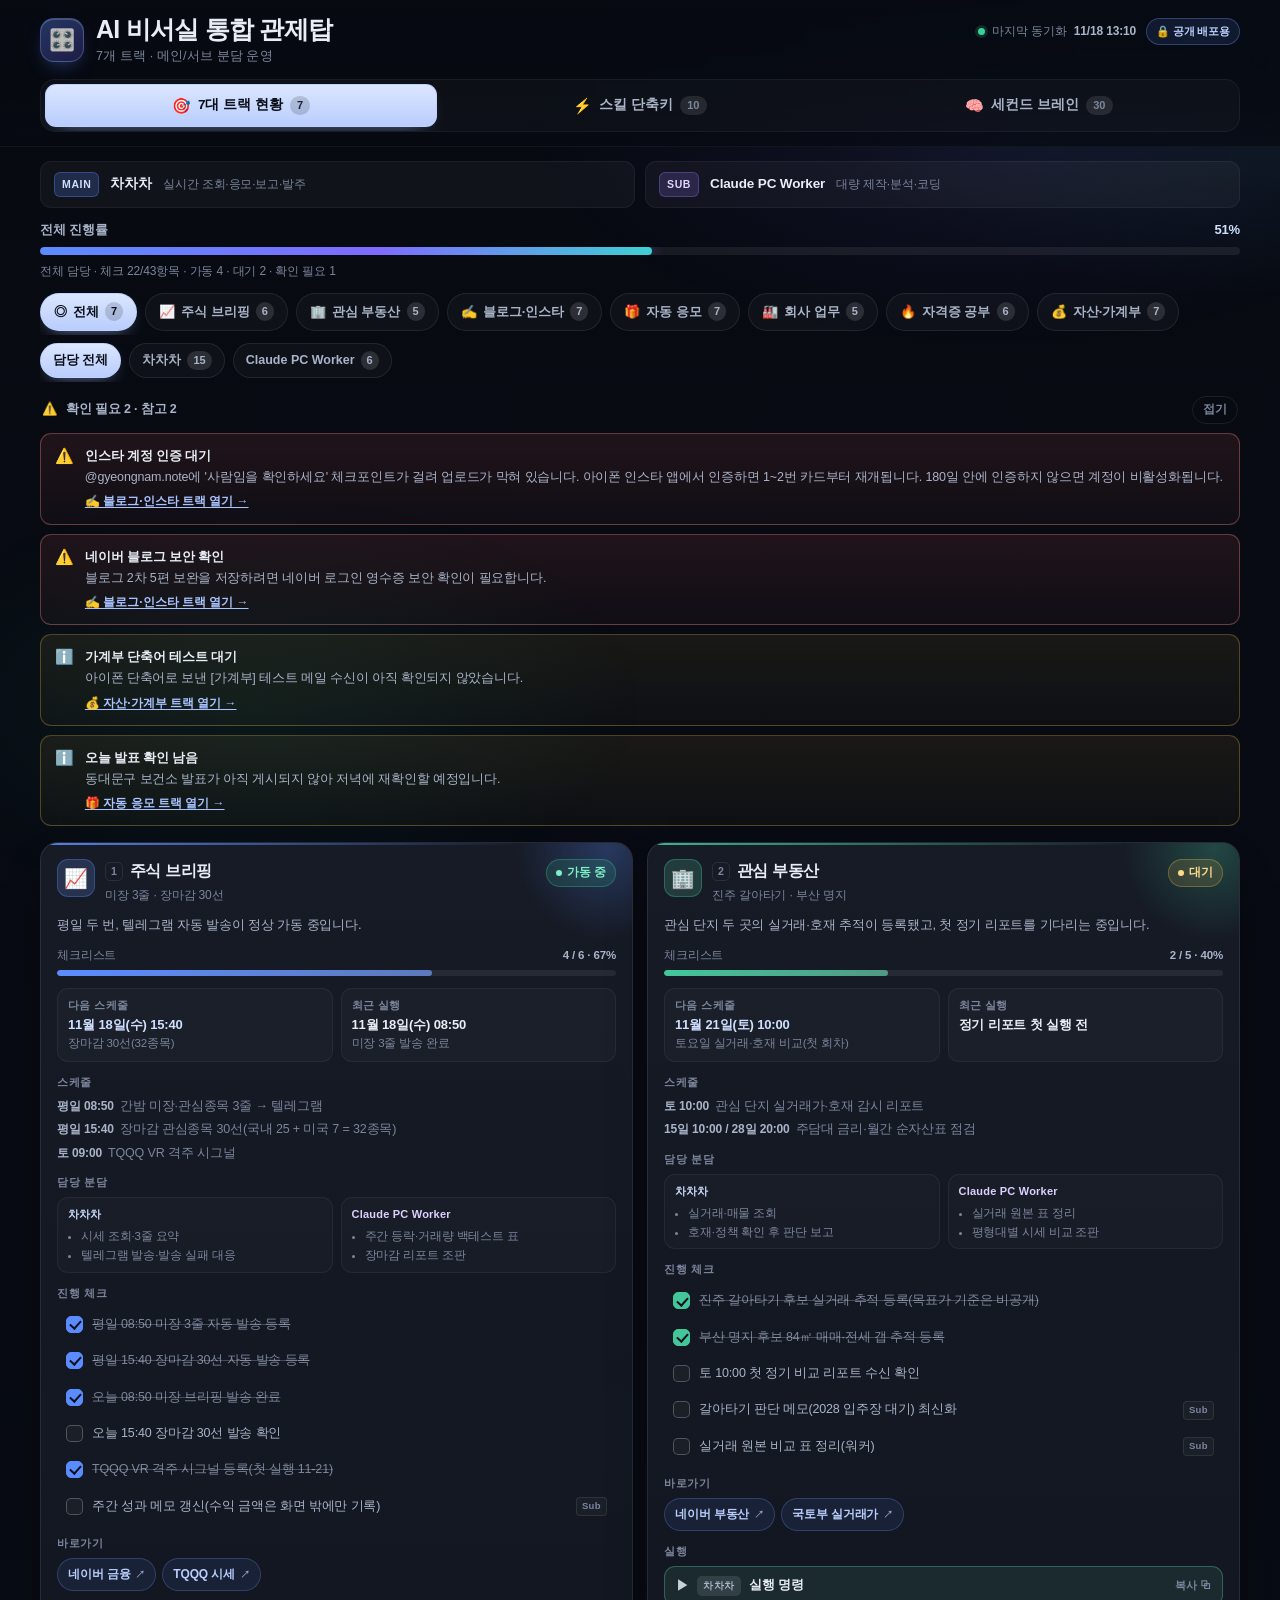
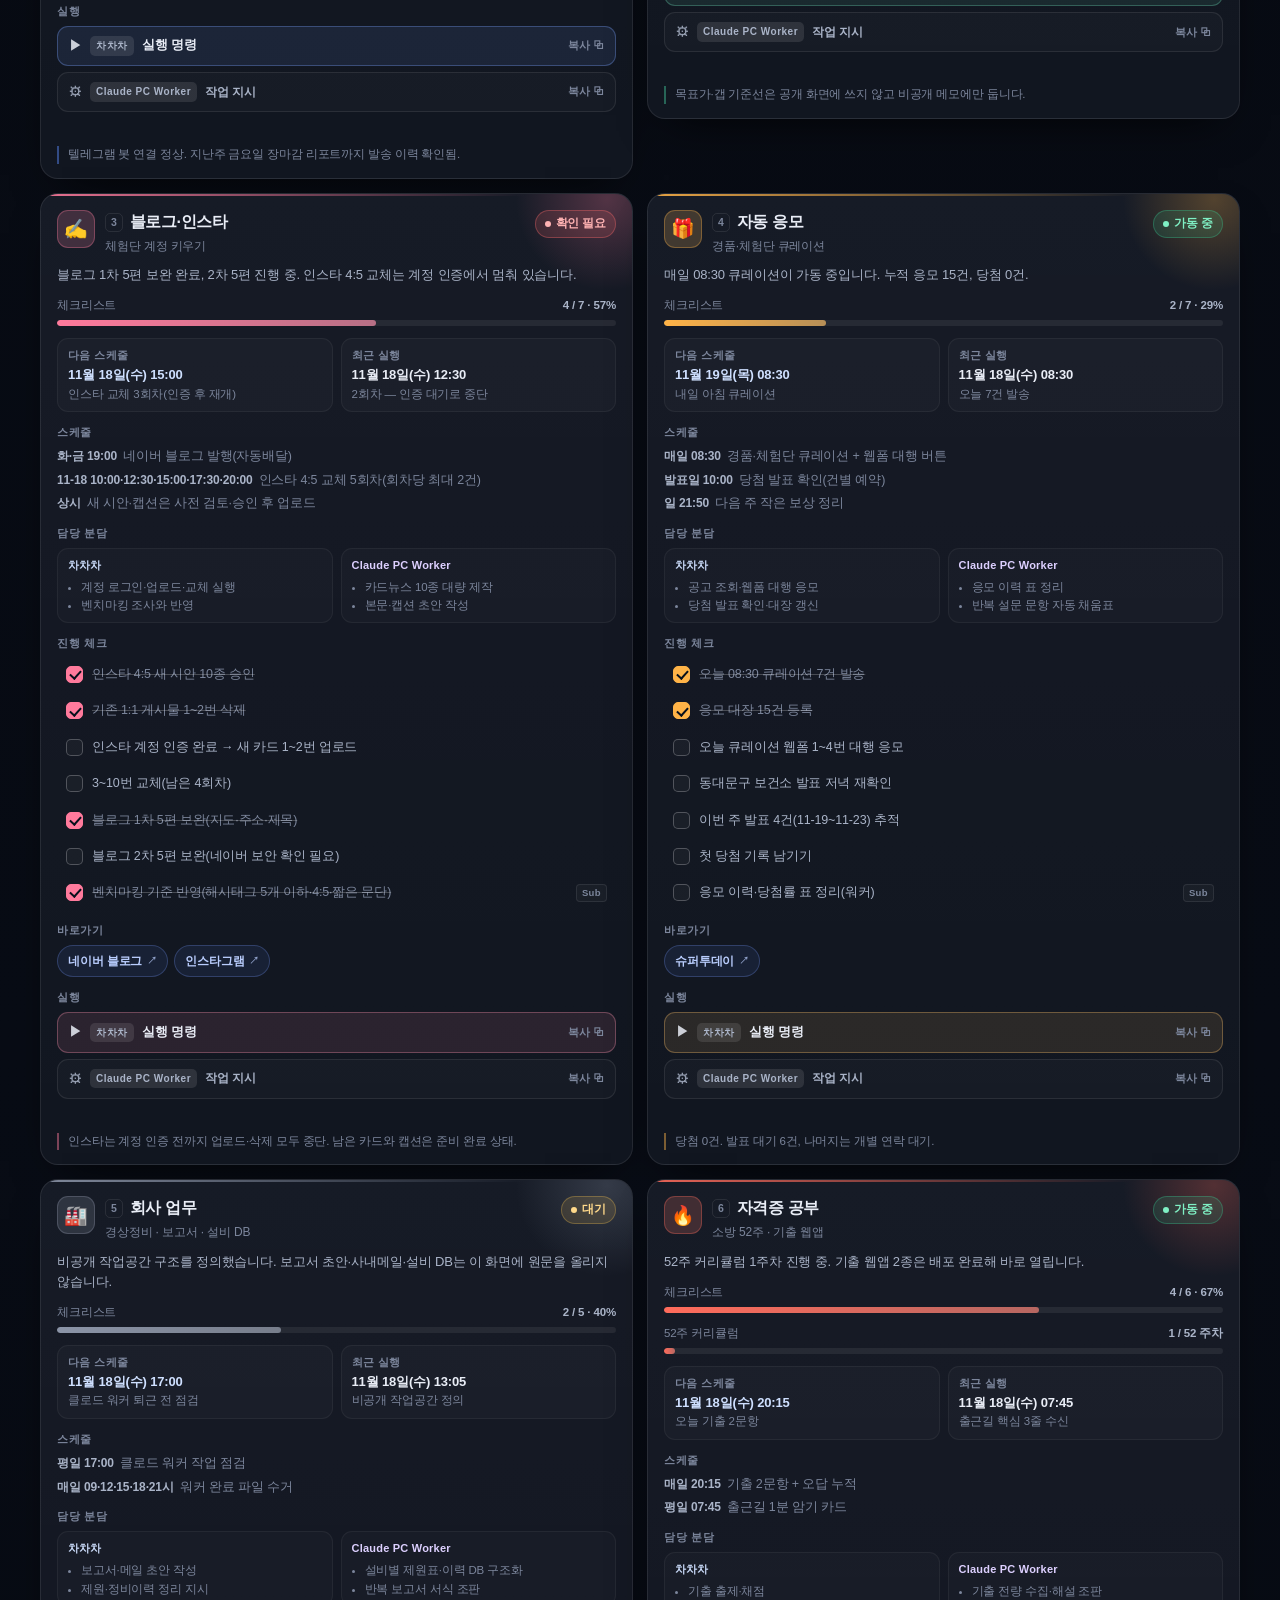
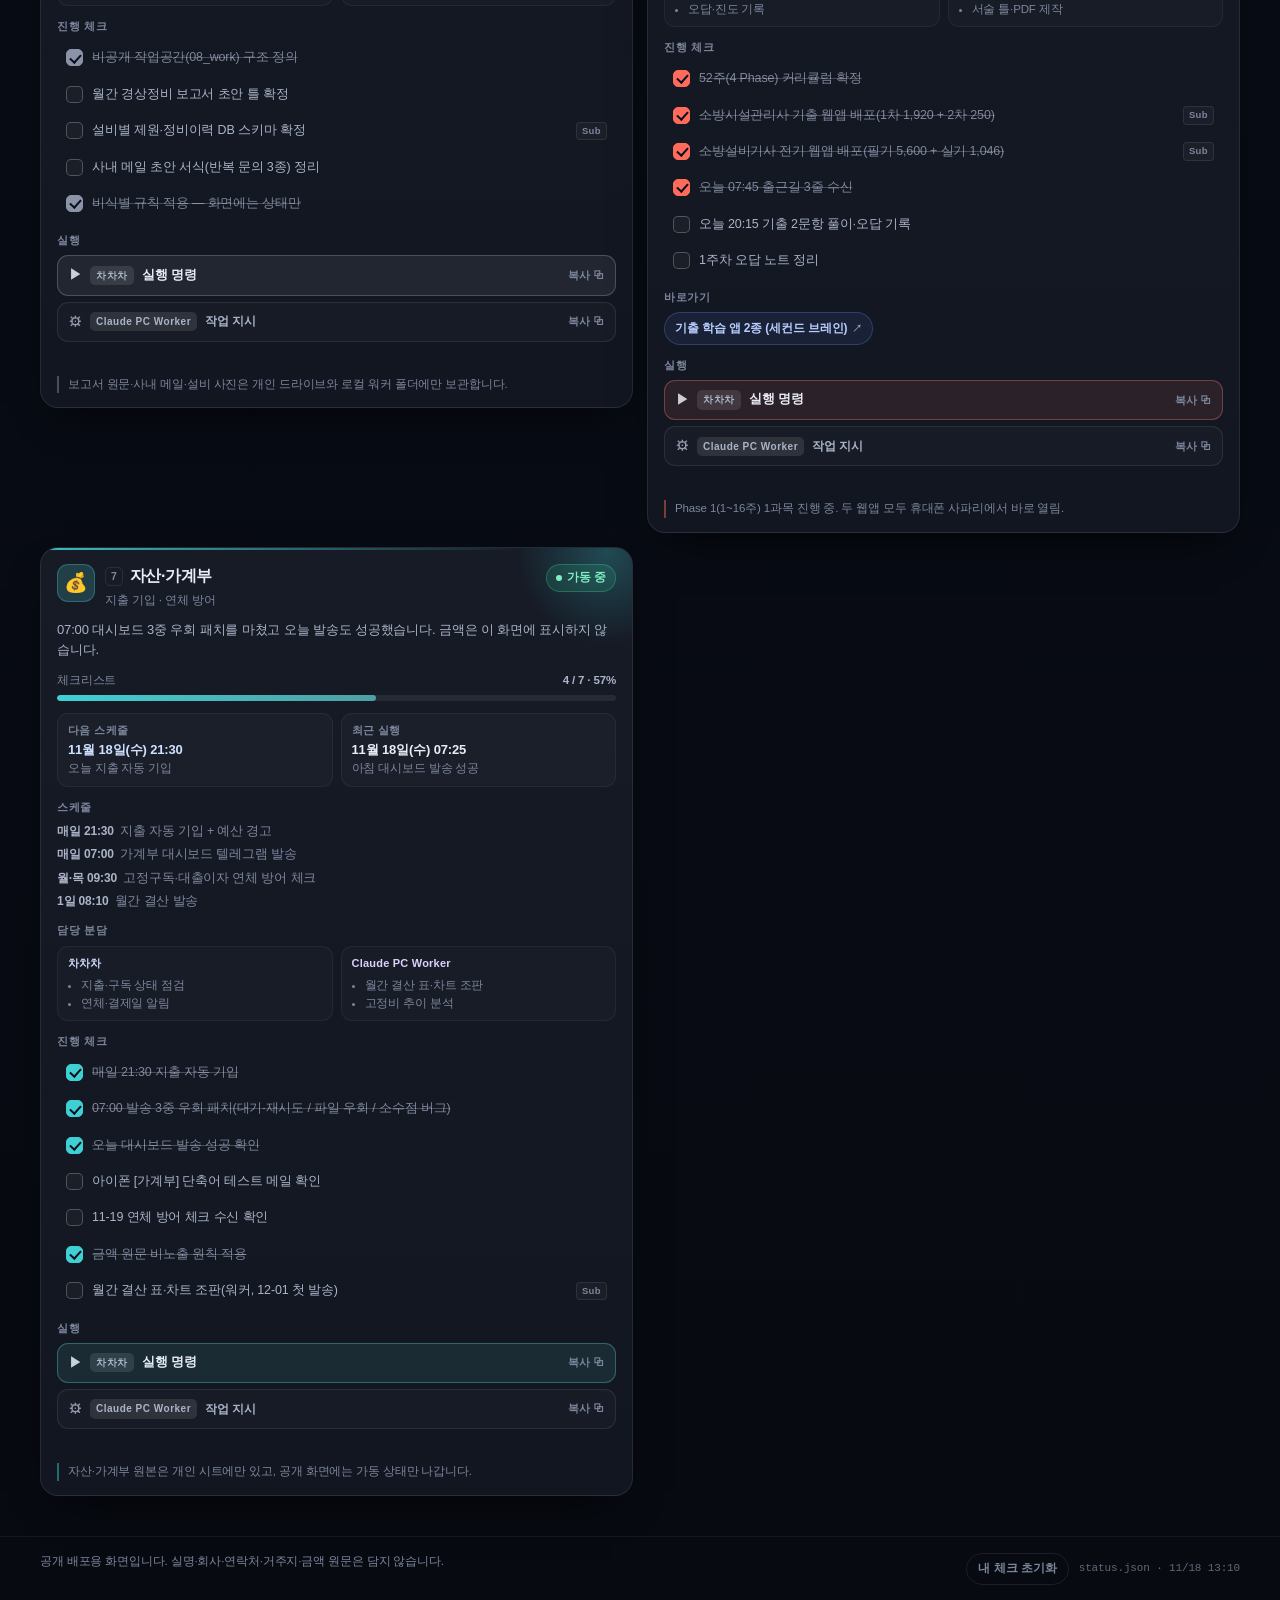
==== index.html @ 46423661 "feat: 관제탑 v2 — 뷰 전환 탭 3개(트랙·스킬·세컨드 브레인) - data/skills.json: 반복 업무 10종 스킬 카드(담당·절차·참고자료·실행 명령) - data" ====
<!DOCTYPE html>
<html lang="ko">
<head>
<meta charset="utf-8">
<meta name="viewport" content="width=device-width, initial-scale=1, viewport-fit=cover">
<meta name="theme-color" content="#0b0f18">
<meta name="description" content="메인 비서와 서브 워커가 7개 트랙을 어떻게 나눠 진행하는지, 반복 업무 스킬과 지식 문서까지 한 화면에서 보는 통합 관제 대시보드입니다.">
<title>AI 비서실 통합 관제탑</title>
<link rel="icon" href="data:image/svg+xml,%3Csvg xmlns='http://www.w3.org/2000/svg' viewBox='0 0 64 64'%3E%3Crect width='64' height='64' rx='16' fill='%230b1220'/%3E%3Ccircle cx='32' cy='32' r='14' fill='none' stroke='%235b8cff' stroke-width='6'/%3E%3Ccircle cx='32' cy='32' r='4' fill='%233fd0d4'/%3E%3C/svg%3E">
<link rel="stylesheet" href="styles.css">
</head>
<body>
<div class="aurora" aria-hidden="true"></div>

<header class="topbar">
  <div class="topbar-inner">
    <div class="brand">
      <span class="brand-mark" aria-hidden="true">🎛️</span>
      <div class="brand-text">
        <h1 id="app-title">AI 비서실 통합 관제탑</h1>
        <p id="app-sub" class="brand-sub">7개 트랙 · 메인/서브 분담 운영</p>
      </div>
    </div>
    <div class="top-meta">
      <span class="sync" title="status.json이 마지막으로 갱신된 시각">
        <span class="sync-dot" aria-hidden="true"></span>
        마지막 동기화 <strong id="sync-time">—</strong>
      </span>
      <span class="tag-public">🔒 공개 배포용</span>
    </div>
  </div>

  <nav class="viewtabs" id="viewtabs" role="tablist" aria-label="화면 전환">
    <button type="button" class="viewtab" id="tab-tracks" role="tab" data-view="tracks"
            aria-selected="true" aria-controls="view-tracks">
      <span class="viewtab-ico" aria-hidden="true">🎯</span>
      <span class="viewtab-label">7대 트랙 현황</span>
      <span class="viewtab-count" id="tab-count-tracks">—</span>
    </button>
    <button type="button" class="viewtab" id="tab-skills" role="tab" data-view="skills"
            aria-selected="false" aria-controls="view-skills" tabindex="-1">
      <span class="viewtab-ico" aria-hidden="true">⚡</span>
      <span class="viewtab-label">스킬 단축키</span>
      <span class="viewtab-count" id="tab-count-skills">—</span>
    </button>
    <button type="button" class="viewtab" id="tab-brain" role="tab" data-view="brain"
            aria-selected="false" aria-controls="view-brain" tabindex="-1">
      <span class="viewtab-ico" aria-hidden="true">🧠</span>
      <span class="viewtab-label">세컨드 브레인</span>
      <span class="viewtab-count" id="tab-count-brain">—</span>
    </button>
  </nav>
</header>

<main class="app-shell">

  <!-- ─────────────── 1. 7대 트랙 현황 ─────────────── -->
  <section class="view" id="view-tracks" role="tabpanel" aria-labelledby="tab-tracks">
    <div class="roles" id="roles" aria-label="역할 분담"></div>

    <div class="progress-wrap">
      <div class="progress-head">
        <span class="progress-title" id="overall-title">전체 진행률</span>
        <span class="progress-pct" id="overall-pct">—</span>
      </div>
      <div class="bar" role="progressbar" aria-valuemin="0" aria-valuemax="100" aria-valuenow="0" id="overall-bar-wrap">
        <div class="bar-fill" id="overall-bar"></div>
      </div>
      <p class="progress-meta" id="overall-meta">상태를 불러오는 중입니다…</p>
    </div>

    <nav class="filters" aria-label="필터">
      <div class="chip-row" id="track-filters" role="tablist" aria-label="트랙 선택"></div>
      <div class="chip-row chip-row-role" id="role-filters" role="group" aria-label="담당 선택"></div>
    </nav>

    <div class="page-body">
      <section id="alerts" class="alerts" aria-label="확인 필요 항목"></section>
      <section id="tracks" class="grid" aria-label="7대 트랙"></section>
      <p id="empty" class="empty" hidden>표시할 트랙이 없습니다. 필터를 전체로 바꿔 보세요.</p>
      <section id="fallback" class="fallback" hidden>
        <h2>상태 파일을 읽지 못했습니다</h2>
        <p><code>data/status.json</code>을 불러오지 못했습니다. 로컬에서 열었다면 <code>python3 -m http.server</code> 같은 간단한 서버로 열어 주세요.</p>
      </section>
    </div>
  </section>

  <!-- ─────────────── 2. 스킬 단축키 ─────────────── -->
  <section class="view" id="view-skills" role="tabpanel" aria-labelledby="tab-skills" hidden>
    <div class="view-head">
      <div class="view-head-text">
        <h2 class="view-title">⚡ 스킬 단축키</h2>
        <p class="view-desc" id="skills-intro">반복 업무를 카드 하나로 꺼내 쓰는 단축키 모음입니다.</p>
      </div>
      <div class="search">
        <span class="search-ico" aria-hidden="true">🔎</span>
        <input type="search" id="skill-search" class="search-input" placeholder="스킬·참고자료 검색 (예: 보고서, 카드, 4:5)" aria-label="스킬 검색" autocomplete="off">
        <button type="button" class="search-clear" id="skill-clear" aria-label="검색어 지우기" hidden>✕</button>
      </div>
    </div>

    <div class="chip-row chip-row-cat" id="skill-filters" role="group" aria-label="분류 선택"></div>

    <div class="skill-grid" id="skills" aria-label="스킬 카드"></div>
    <p id="skills-empty" class="empty" hidden>조건에 맞는 스킬이 없습니다. 검색어나 분류를 바꿔 보세요.</p>
    <section id="skills-fallback" class="fallback" hidden>
      <h2>스킬 목록을 읽지 못했습니다</h2>
      <p><code>data/skills.json</code>을 불러오지 못했습니다. 간단한 서버로 열어 주세요.</p>
    </section>
  </section>

  <!-- ─────────────── 3. 세컨드 브레인 ─────────────── -->
  <section class="view" id="view-brain" role="tabpanel" aria-labelledby="tab-brain" hidden>
    <div class="view-head">
      <div class="view-head-text">
        <h2 class="view-title">🧠 세컨드 브레인</h2>
        <p class="view-desc" id="brain-intro">7대 트랙의 길잡이 문서·리포트·웹앱을 찾는 지식 탐색기입니다.</p>
      </div>
      <div class="search">
        <span class="search-ico" aria-hidden="true">🔎</span>
        <input type="search" id="brain-search" class="search-input" placeholder="문서·주제 검색 (예: 벤치마킹, 스키마, TQQQ)" aria-label="지식 검색" autocomplete="off">
        <button type="button" class="search-clear" id="brain-clear" aria-label="검색어 지우기" hidden>✕</button>
      </div>
    </div>

    <div class="chip-row chip-row-cat" id="brain-filters" role="group" aria-label="카테고리 선택"></div>

    <div class="brain-toolbar">
      <span class="brain-count" id="brain-count">—</span>
      <span class="brain-sortnote">최근 갱신 순 · 카드를 누르면 요약이 펼쳐집니다</span>
    </div>

    <div class="brain-grid" id="brain" aria-label="지식 항목"></div>
    <p id="brain-empty" class="empty" hidden>조건에 맞는 문서가 없습니다. 검색어나 카테고리를 바꿔 보세요.</p>
    <section id="brain-fallback" class="fallback" hidden>
      <h2>지식 목록을 읽지 못했습니다</h2>
      <p><code>data/brain.json</code>을 불러오지 못했습니다. 간단한 서버로 열어 주세요.</p>
    </section>
  </section>
</main>

<footer class="foot">
  <div class="foot-inner">
    <p class="foot-note" id="privacy-note"></p>
    <div class="foot-actions">
      <button type="button" id="reset-checks" class="btn-ghost">내 체크 초기화</button>
      <span class="foot-build" id="foot-build"></span>
    </div>
  </div>
</footer>

<div id="toast" class="toast" role="status" aria-live="polite"></div>

<script src="app.js"></script>
</body>
</html>
---- styles.css ----
/* =========================================================
   AI 비서실 통합 관제탑 — 다크/모던 UI
   공개 배포용: 외부 CDN·폰트·이미지 의존 없음
   ========================================================= */

:root {
  --bg: #070a11;
  --bg-soft: #0c111c;
  --panel: rgba(255, 255, 255, 0.038);
  --panel-strong: rgba(255, 255, 255, 0.062);
  --line: rgba(255, 255, 255, 0.085);
  --line-soft: rgba(255, 255, 255, 0.05);
  --text: #e9edf6;
  --text-dim: #aab4c8;
  --text-mute: #7c869c;
  --ok: #37d39a;
  --wait: #f2c14e;
  --block: #ff6b6b;
  --pause: #9aa4b8;
  --accent: #5b8cff;
  --radius: 18px;
  --radius-sm: 11px;
  --shadow: 0 18px 44px -22px rgba(0, 0, 0, 0.9);
  --font: -apple-system, BlinkMacSystemFont, "Apple SD Gothic Neo", "Pretendard",
    "Pretendard Variable", "Noto Sans KR", "Malgun Gothic", "Segoe UI", Roboto, sans-serif;
  --mono: ui-monospace, SFMono-Regular, "SF Mono", Menlo, Consolas, "Liberation Mono", monospace;
}

* { box-sizing: border-box; }

html { -webkit-text-size-adjust: 100%; }

body {
  margin: 0;
  min-height: 100vh;
  background:
    radial-gradient(1200px 620px at 12% -8%, rgba(91, 140, 255, 0.16), transparent 62%),
    radial-gradient(900px 520px at 100% 0%, rgba(63, 208, 212, 0.10), transparent 58%),
    linear-gradient(180deg, #070a11 0%, #080c15 55%, #070a11 100%);
  color: var(--text);
  font-family: var(--font);
  font-size: 15px;
  line-height: 1.55;
  letter-spacing: -0.01em;
  -webkit-font-smoothing: antialiased;
  -webkit-tap-highlight-color: transparent;
  padding-bottom: env(safe-area-inset-bottom);
}

.aurora {
  position: fixed;
  inset: 0;
  pointer-events: none;
  background:
    radial-gradient(680px 340px at 78% 12%, rgba(120, 96, 255, 0.10), transparent 70%),
    radial-gradient(560px 300px at 20% 78%, rgba(55, 211, 154, 0.07), transparent 70%);
  z-index: 0;
}

/* ---------- 상단 바 ---------- */
.topbar {
  position: sticky;
  top: 0;
  z-index: 20;
  padding: calc(14px + env(safe-area-inset-top)) clamp(14px, 4vw, 40px) 14px;
  background: linear-gradient(180deg, rgba(7, 10, 17, 0.96) 0%, rgba(7, 10, 17, 0.90) 68%, rgba(7, 10, 17, 0.72) 100%);
  backdrop-filter: blur(16px) saturate(130%);
  -webkit-backdrop-filter: blur(16px) saturate(130%);
  border-bottom: 1px solid var(--line-soft);
}

.topbar-inner {
  display: flex;
  align-items: flex-start;
  justify-content: space-between;
  gap: 16px;
  flex-wrap: wrap;
  max-width: 1280px;
  margin: 0 auto;
}

.brand { display: flex; align-items: center; gap: 12px; min-width: 0; }

.brand-mark {
  display: grid;
  place-items: center;
  width: 44px;
  height: 44px;
  flex: 0 0 44px;
  border-radius: 14px;
  font-size: 21px;
  background: linear-gradient(150deg, rgba(91, 140, 255, 0.35), rgba(120, 96, 255, 0.22));
  border: 1px solid rgba(140, 170, 255, 0.32);
  box-shadow: inset 0 1px 0 rgba(255, 255, 255, 0.18), 0 8px 22px -12px rgba(91, 140, 255, 0.9);
}

.brand-text { min-width: 0; }

#app-title {
  margin: 0;
  font-size: clamp(19px, 2.4vw, 25px);
  font-weight: 800;
  letter-spacing: -0.03em;
  line-height: 1.2;
}

.brand-sub {
  margin: 3px 0 0;
  font-size: 12.5px;
  color: var(--text-mute);
  letter-spacing: 0.01em;
}

.top-meta {
  display: flex;
  align-items: center;
  gap: 10px;
  flex-wrap: wrap;
  padding-top: 4px;
}

.sync {
  display: inline-flex;
  align-items: center;
  gap: 7px;
  font-size: 12px;
  color: var(--text-mute);
  white-space: nowrap;
}

.sync strong { color: var(--text-dim); font-weight: 600; }

.sync-dot {
  width: 7px;
  height: 7px;
  border-radius: 50%;
  background: var(--ok);
  box-shadow: 0 0 0 3px rgba(55, 211, 154, 0.16);
}

.tag-public {
  font-size: 11px;
  font-weight: 600;
  color: #bcd0ff;
  padding: 4px 9px;
  border-radius: 999px;
  border: 1px solid rgba(120, 150, 255, 0.32);
  background: rgba(91, 140, 255, 0.12);
  white-space: nowrap;
}

/* 역할 표시 */
.roles {
  display: grid;
  grid-template-columns: 1fr 1fr;
  gap: 10px;
  max-width: 1280px;
  margin: 14px auto 0;
}

.role {
  display: flex;
  align-items: center;
  gap: 11px;
  padding: 10px 13px;
  border-radius: var(--radius-sm);
  border: 1px solid var(--line-soft);
  background: var(--panel);
  min-width: 0;
}

.role-badge {
  flex: 0 0 auto;
  font-size: 10.5px;
  font-weight: 800;
  letter-spacing: 0.06em;
  padding: 3px 7px;
  border-radius: 6px;
  text-transform: uppercase;
}

.role.main .role-badge { color: #cfe0ff; background: rgba(91, 140, 255, 0.20); border: 1px solid rgba(91, 140, 255, 0.34); }
.role.sub .role-badge { color: #e3d6ff; background: rgba(150, 120, 255, 0.18); border: 1px solid rgba(150, 120, 255, 0.32); }

.role-name { font-weight: 700; font-size: 13.5px; white-space: nowrap; }
.role-desc { font-size: 12px; color: var(--text-mute); overflow: hidden; text-overflow: ellipsis; white-space: nowrap; }

/* 진행률 */
.progress-wrap { max-width: 1280px; margin: 14px auto 0; }

.progress-head {
  display: flex;
  align-items: baseline;
  justify-content: space-between;
  gap: 10px;
  margin-bottom: 7px;
}

.progress-title { font-size: 12.5px; font-weight: 600; color: var(--text-dim); }
.progress-pct { font-size: 13px; font-weight: 800; color: #cfe0ff; font-variant-numeric: tabular-nums; }

.bar {
  position: relative;
  height: 8px;
  border-radius: 999px;
  background: rgba(255, 255, 255, 0.07);
  overflow: hidden;
}

.bar-fill {
  height: 100%;
  width: 0%;
  border-radius: 999px;
  background: linear-gradient(90deg, #5b8cff, #7f6bff 55%, #3fd0d4);
  box-shadow: 0 0 14px rgba(91, 140, 255, 0.55);
  transition: width 0.55s cubic-bezier(0.22, 1, 0.36, 1);
}

.progress-meta {
  margin: 7px 0 0;
  font-size: 12px;
  color: var(--text-mute);
}

/* ---------- 뷰 탭 (스킬 · 세컨드 브레인) ---------- */
.viewtabs {
  display: flex;
  gap: 7px;
  max-width: 1280px;
  margin: 13px auto 0;
  padding: 4px;
  border-radius: 15px;
  border: 1px solid var(--line-soft);
  background: rgba(255, 255, 255, 0.028);
  overflow-x: auto;
  scrollbar-width: none;
}
.viewtabs::-webkit-scrollbar { display: none; }

.viewtab {
  flex: 1 1 0;
  min-width: 148px;
  display: inline-flex;
  align-items: center;
  justify-content: center;
  gap: 7px;
  padding: 10px 12px;
  border: 1px solid transparent;
  border-radius: 11px;
  background: none;
  color: var(--text-dim);
  font: inherit;
  font-size: 13.5px;
  font-weight: 700;
  cursor: pointer;
  white-space: nowrap;
  transition: background 0.16s ease, color 0.16s ease, border-color 0.16s ease, box-shadow 0.16s ease;
}

.viewtab:hover { color: var(--text); background: rgba(255, 255, 255, 0.045); }
.viewtab:active { transform: scale(0.995); }
.viewtab:focus-visible { outline: 2px solid #9dbcff; outline-offset: 2px; }

.viewtab-ico { font-size: 15px; line-height: 1; }

.viewtab-count {
  font-size: 11px;
  font-weight: 800;
  font-variant-numeric: tabular-nums;
  padding: 1px 7px;
  border-radius: 999px;
  background: rgba(255, 255, 255, 0.10);
  color: var(--text-mute);
}

.viewtab[aria-selected="true"] {
  color: #0a0e18;
  background: linear-gradient(180deg, #dbe6ff, #b9cdfd);
  border-color: rgba(190, 210, 255, 0.9);
  box-shadow: 0 8px 22px -14px rgba(160, 190, 255, 0.95);
}

.viewtab[aria-selected="true"] .viewtab-count { background: rgba(10, 14, 24, 0.16); color: #16233c; }

/* ---------- 뷰 공통 ---------- */
.app-shell {
  position: relative;
  z-index: 1;
  max-width: 1280px;
  margin: 0 auto;
  padding: 14px clamp(14px, 4vw, 40px) 40px;
}

.view[hidden] { display: none; }

.view-head {
  display: flex;
  align-items: flex-end;
  justify-content: space-between;
  gap: 14px;
  flex-wrap: wrap;
  margin: 2px 0 12px;
}

.view-head-text { min-width: 0; flex: 1 1 320px; }

.view-title {
  margin: 0;
  font-size: clamp(17px, 2.1vw, 21px);
  font-weight: 800;
  letter-spacing: -0.025em;
}

.view-desc {
  margin: 4px 0 0;
  font-size: 12.5px;
  color: var(--text-mute);
  max-width: 760px;
}

/* 검색 */
.search {
  position: relative;
  display: flex;
  align-items: center;
  gap: 7px;
  flex: 0 1 340px;
  min-width: 210px;
  padding: 0 10px;
  border-radius: 999px;
  border: 1px solid var(--line);
  background: rgba(255, 255, 255, 0.035);
  transition: border-color 0.15s ease, background 0.15s ease;
}

.search:focus-within { border-color: rgba(140, 170, 255, 0.5); background: rgba(91, 140, 255, 0.08); }

.search-ico { font-size: 12.5px; opacity: 0.7; flex: 0 0 auto; }

.search-input {
  flex: 1 1 auto;
  min-width: 0;
  border: 0;
  background: none;
  color: var(--text);
  font: inherit;
  font-size: 13px;
  padding: 9px 0;
  outline: none;
}

.search-input::placeholder { color: #6c7690; }
.search-input::-webkit-search-cancel-button { display: none; }

.search-clear {
  flex: 0 0 auto;
  border: 0;
  background: rgba(255, 255, 255, 0.08);
  color: var(--text-dim);
  width: 19px;
  height: 19px;
  border-radius: 50%;
  font-size: 10px;
  line-height: 1;
  cursor: pointer;
}

mark { background: rgba(242, 193, 78, 0.28); color: #ffe6a8; border-radius: 3px; padding: 0 1px; }

/* ---------- 필터 ---------- */
.filters {
  position: relative;
  z-index: 1;
  padding: 12px 0 2px;
  display: grid;
  gap: 8px;
}

.chip-row {
  display: flex;
  gap: 8px;
  overflow-x: auto;
  padding-bottom: 4px;
  scrollbar-width: none;
}
.chip-row::-webkit-scrollbar { display: none; }

.chip {
  flex: 0 0 auto;
  display: inline-flex;
  align-items: center;
  gap: 6px;
  padding: 8px 13px;
  border-radius: 999px;
  border: 1px solid var(--line);
  background: rgba(255, 255, 255, 0.03);
  color: var(--text-dim);
  font: inherit;
  font-size: 13px;
  font-weight: 600;
  cursor: pointer;
  transition: background 0.15s ease, color 0.15s ease, border-color 0.15s ease, transform 0.1s ease;
  white-space: nowrap;
}

.chip:hover { background: rgba(255, 255, 255, 0.06); color: var(--text); }
.chip:active { transform: scale(0.97); }

.chip[aria-selected="true"],
.chip[aria-pressed="true"] {
  color: #0a0e18;
  background: linear-gradient(180deg, #dbe6ff, #b9cdfd);
  border-color: rgba(190, 210, 255, 0.9);
  box-shadow: 0 6px 18px -10px rgba(160, 190, 255, 0.9);
}

.chip .chip-count {
  font-size: 11px;
  font-weight: 700;
  padding: 1px 6px;
  border-radius: 999px;
  background: rgba(255, 255, 255, 0.12);
  color: inherit;
  font-variant-numeric: tabular-nums;
}

.chip[aria-selected="true"] .chip-count { background: rgba(10, 14, 24, 0.16); }

.chip-row-role .chip { font-size: 12.5px; padding: 7px 12px; }

/* ---------- 알림 ---------- */
.page-body { padding-top: 12px; }

.alerts { display: grid; gap: 9px; margin-bottom: 16px; }
.alerts:empty { display: none; }

.alerts-head {
  display: flex;
  align-items: center;
  gap: 8px;
  font-size: 12.5px;
  color: var(--text-dim);
  padding: 0 2px;
}

.alerts-head strong { font-weight: 700; }

.alerts-toggle {
  margin-left: auto;
  font: inherit;
  font-size: 11.5px;
  font-weight: 600;
  color: var(--text-mute);
  background: none;
  border: 1px solid var(--line);
  border-radius: 999px;
  padding: 4px 10px;
  cursor: pointer;
}

.alerts-toggle:hover { color: var(--text-dim); border-color: rgba(255, 255, 255, 0.2); }

.alerts-body { display: grid; gap: 9px; }
.alerts-body[hidden] { display: none; }

.alert {
  display: flex;
  gap: 11px;
  align-items: flex-start;
  padding: 12px 14px;
  border-radius: var(--radius-sm);
  border: 1px solid var(--line);
  background: var(--panel);
  font-size: 13px;
}

.alert.warn {
  border-color: rgba(255, 138, 138, 0.34);
  background: linear-gradient(180deg, rgba(255, 107, 107, 0.10), rgba(255, 107, 107, 0.04));
}

.alert.info {
  border-color: rgba(242, 193, 78, 0.28);
  background: linear-gradient(180deg, rgba(242, 193, 78, 0.08), rgba(242, 193, 78, 0.03));
}

.alert-icon { font-size: 15px; line-height: 1.35; flex: 0 0 auto; }
.alert-body { min-width: 0; }
.alert-title { font-weight: 700; font-size: 13px; margin: 0 0 2px; }
.alert-text { margin: 0; color: var(--text-dim); font-size: 12.5px; }
.alert-link {
  margin-top: 5px;
  appearance: none;
  border: 0;
  background: none;
  padding: 0;
  color: #a9c4ff;
  font: inherit;
  font-size: 12px;
  font-weight: 600;
  cursor: pointer;
  text-decoration: underline;
  text-underline-offset: 2px;
}

/* ---------- 카드 그리드 ---------- */
.grid {
  display: grid;
  grid-template-columns: repeat(auto-fit, minmax(340px, 1fr));
  gap: 14px;
  align-items: start;
}

.grid.single { grid-template-columns: minmax(0, 780px); }

.card {
  position: relative;
  border-radius: var(--radius);
  border: 1px solid var(--line);
  background:
    linear-gradient(180deg, rgba(255, 255, 255, 0.045), rgba(255, 255, 255, 0.018)),
    var(--bg-soft);
  box-shadow: var(--shadow);
  overflow: hidden;
  transition: border-color 0.2s ease, transform 0.2s ease;
  --accent: #5b8cff;
}

.card::before {
  content: "";
  position: absolute;
  inset: 0 0 auto 0;
  height: 2px;
  background: linear-gradient(90deg, var(--accent), transparent 82%);
  opacity: 0.9;
}

.card::after {
  content: "";
  position: absolute;
  width: 190px;
  height: 190px;
  right: -70px;
  top: -90px;
  border-radius: 50%;
  background: radial-gradient(circle, color-mix(in srgb, var(--accent) 26%, transparent), transparent 68%);
  pointer-events: none;
}

.card:hover { border-color: var(--line); border-color: color-mix(in srgb, var(--accent) 34%, var(--line)); }

.card-inner { padding: 16px 16px 14px; position: relative; z-index: 1; }

.card-head {
  display: flex;
  align-items: flex-start;
  gap: 10px;
  margin-bottom: 10px;
}

.card-icon {
  display: grid;
  place-items: center;
  width: 38px;
  height: 38px;
  flex: 0 0 38px;
  border-radius: 11px;
  font-size: 19px;
  background: rgba(255, 255, 255, 0.05);
  background: color-mix(in srgb, var(--accent) 16%, rgba(255, 255, 255, 0.03));
  border: 1px solid var(--line);
  border-color: color-mix(in srgb, var(--accent) 32%, transparent);
}

.card-titles { min-width: 0; flex: 1 1 auto; }

.card-name {
  margin: 0;
  font-size: 16px;
  font-weight: 800;
  letter-spacing: -0.02em;
  display: flex;
  align-items: center;
  gap: 7px;
}

.card-no {
  font-size: 10.5px;
  font-weight: 700;
  color: var(--text-mute);
  border: 1px solid var(--line);
  border-radius: 5px;
  padding: 0 5px;
  line-height: 1.6;
}

.card-tagline {
  margin: 2px 0 0;
  font-size: 12px;
  color: var(--text-mute);
  overflow: hidden;
  text-overflow: ellipsis;
  white-space: nowrap;
}

.badge {
  flex: 0 0 auto;
  display: inline-flex;
  align-items: center;
  gap: 5px;
  font-size: 11.5px;
  font-weight: 700;
  padding: 4px 9px;
  border-radius: 999px;
  white-space: nowrap;
}

.badge::before {
  content: "";
  width: 6px;
  height: 6px;
  border-radius: 50%;
  background: currentColor;
}

.badge.ok { color: #7ff0c4; background: rgba(55, 211, 154, 0.13); border: 1px solid rgba(55, 211, 154, 0.30); }
.badge.wait { color: #ffd98a; background: rgba(242, 193, 78, 0.13); border: 1px solid rgba(242, 193, 78, 0.30); }
.badge.block { color: #ffb3b3; background: rgba(255, 107, 107, 0.14); border: 1px solid rgba(255, 107, 107, 0.34); }
.badge.pause { color: #c3cbdb; background: rgba(154, 164, 184, 0.14); border: 1px solid rgba(154, 164, 184, 0.28); }
.badge.done { color: #bcd0ff; background: rgba(91, 140, 255, 0.14); border: 1px solid rgba(91, 140, 255, 0.30); }

.card-summary {
  margin: 0 0 12px;
  font-size: 13px;
  color: var(--text-dim);
}

/* 카드 진행률 */
.card-progress { margin-bottom: 12px; }
.card-progress-head {
  display: flex;
  justify-content: space-between;
  align-items: baseline;
  font-size: 11.5px;
  color: var(--text-mute);
  margin-bottom: 5px;
}
.card-progress-head strong { color: var(--text-dim); font-variant-numeric: tabular-nums; }
.card-progress .bar { height: 6px; }
.card-progress .bar-fill {
  background: linear-gradient(90deg, var(--accent), #ffffff55);
  background: linear-gradient(90deg, var(--accent), color-mix(in srgb, var(--accent) 55%, #ffffff 12%));
  box-shadow: none;
}

/* 다음/지난 스케줄 */
.runs {
  display: grid;
  grid-template-columns: 1fr 1fr;
  gap: 8px;
  margin-bottom: 12px;
}

.run-box {
  border: 1px solid var(--line-soft);
  border-radius: var(--radius-sm);
  padding: 8px 10px;
  background: rgba(255, 255, 255, 0.022);
  min-width: 0;
}

.run-label { font-size: 10.5px; font-weight: 700; letter-spacing: 0.04em; color: var(--text-mute); text-transform: uppercase; }
.run-time { font-size: 13px; font-weight: 700; color: var(--text); margin-top: 2px; font-variant-numeric: tabular-nums; }
.run-what { font-size: 11.5px; color: var(--text-mute); overflow: hidden; text-overflow: ellipsis; white-space: nowrap; }
.run-box.next .run-time { color: #cfe0ff; }

/* 섹션 */
.section { margin-bottom: 12px; }
.section-title {
  display: flex;
  align-items: center;
  gap: 6px;
  font-size: 11px;
  font-weight: 800;
  letter-spacing: 0.06em;
  color: var(--text-mute);
  text-transform: uppercase;
  margin: 0 0 6px;
}

.sched { list-style: none; margin: 0; padding: 0; display: grid; gap: 5px; }
.sched li { font-size: 12.5px; line-height: 1.45; }
.sched .when {
  display: inline;
  color: var(--text-dim);
  font-weight: 700;
  font-variant-numeric: tabular-nums;
  font-size: 12px;
  margin-right: 6px;
}
.sched .what { display: inline; color: var(--text-mute); }

/* 담당 */
.owners { display: grid; grid-template-columns: 1fr 1fr; gap: 8px; }

.owner {
  border: 1px solid var(--line-soft);
  border-radius: var(--radius-sm);
  padding: 8px 10px;
  background: rgba(255, 255, 255, 0.02);
  min-width: 0;
}

.owner h4 {
  margin: 0 0 5px;
  font-size: 11px;
  font-weight: 800;
  letter-spacing: 0.02em;
  display: flex;
  align-items: center;
  gap: 5px;
}
.owner.main h4 { color: #cfe0ff; }
.owner.sub h4 { color: #ddd0ff; }

.owner ul { margin: 0; padding-left: 13px; }
.owner li { font-size: 11.5px; color: var(--text-mute); line-height: 1.45; }
.owner li + li { margin-top: 2px; }

/* 체크리스트 */
.checks { list-style: none; margin: 0; padding: 0; display: grid; gap: 3px; }

.check {
  display: flex;
  align-items: flex-start;
  gap: 9px;
  padding: 6px 8px;
  border-radius: 9px;
  cursor: pointer;
  transition: background 0.13s ease;
  font-size: 12.5px;
  color: var(--text-dim);
  border: 1px solid transparent;
}

.check:hover { background: rgba(255, 255, 255, 0.035); }

.check input {
  appearance: none;
  -webkit-appearance: none;
  flex: 0 0 auto;
  width: 17px;
  height: 17px;
  margin: 1px 0 0;
  border-radius: 5px;
  border: 1.5px solid rgba(255, 255, 255, 0.24);
  background: rgba(255, 255, 255, 0.03);
  cursor: pointer;
  position: relative;
  transition: background 0.13s ease, border-color 0.13s ease;
}

.check input:checked {
  background: var(--accent);
  border-color: var(--accent);
}

.check input:checked::after {
  content: "";
  position: absolute;
  left: 4.5px;
  top: 1.2px;
  width: 5px;
  height: 9px;
  border: solid #08101c;
  border-width: 0 2px 2px 0;
  transform: rotate(42deg);
}

.check input:focus-visible { outline: 2px solid #9dbcff; outline-offset: 2px; }

.check .role-pill {
  flex: 0 0 auto;
  font-size: 9.5px;
  font-weight: 800;
  letter-spacing: 0.04em;
  padding: 1px 5px;
  border-radius: 4px;
  margin-left: auto;
  align-self: center;
  color: var(--text-mute);
  border: 1px solid var(--line);
  background: rgba(255, 255, 255, 0.03);
  white-space: nowrap;
}

.check.done .check-text { color: var(--text-mute); text-decoration: line-through; text-decoration-color: rgba(255, 255, 255, 0.22); }

.check-text { min-width: 0; }

/* 링크 */
.links { display: flex; flex-wrap: wrap; gap: 6px; }

.link-btn {
  display: inline-flex;
  align-items: center;
  gap: 5px;
  font-size: 12px;
  font-weight: 600;
  color: #b9cdfd;
  text-decoration: none;
  padding: 6px 10px;
  border-radius: 999px;
  border: 1px solid rgba(120, 150, 255, 0.26);
  background: rgba(91, 140, 255, 0.09);
  transition: background 0.15s ease, border-color 0.15s ease;
}

.link-btn:hover { background: rgba(91, 140, 255, 0.17); border-color: rgba(140, 170, 255, 0.44); }
.link-btn::after { content: "↗"; font-size: 10px; opacity: 0.75; }

/* 실행 명령 */
.cmd-row { display: grid; gap: 6px; }

.cmd-btn {
  display: flex;
  align-items: center;
  gap: 8px;
  width: 100%;
  text-align: left;
  padding: 9px 11px;
  border-radius: var(--radius-sm);
  border: 1px solid var(--line);
  border-color: color-mix(in srgb, var(--accent) 26%, var(--line));
  background: rgba(255, 255, 255, 0.03);
  background: color-mix(in srgb, var(--accent) 9%, rgba(255, 255, 255, 0.02));
  color: var(--text);
  font: inherit;
  font-size: 12.5px;
  font-weight: 700;
  cursor: pointer;
  transition: background 0.15s ease, border-color 0.15s ease, transform 0.1s ease;
}

.cmd-btn:hover {
  background: rgba(255, 255, 255, 0.06);
  background: color-mix(in srgb, var(--accent) 17%, rgba(255, 255, 255, 0.03));
  border-color: color-mix(in srgb, var(--accent) 46%, var(--line));
}
.cmd-btn:active { transform: scale(0.995); }
.cmd-btn .cmd-ico { font-size: 13px; opacity: 0.85; flex: 0 0 auto; }
.cmd-btn .cmd-who {
  font-size: 10px;
  font-weight: 800;
  letter-spacing: 0.05em;
  padding: 2px 6px;
  border-radius: 5px;
  background: rgba(255, 255, 255, 0.10);
  color: var(--text-dim);
  flex: 0 0 auto;
}
.cmd-btn .cmd-tail { margin-left: auto; font-size: 11px; font-weight: 600; color: var(--text-mute); flex: 0 0 auto; }

.cmd-btn.sub {
  border-color: var(--line);
  background: rgba(255, 255, 255, 0.025);
  font-weight: 600;
  color: var(--text-dim);
  font-size: 12px;
}
.cmd-btn.sub:hover { background: rgba(255, 255, 255, 0.05); }

.cmd-preview {
  margin: 0;
  font-family: var(--mono);
  font-size: 11px;
  line-height: 1.5;
  color: var(--text-mute);
  background: rgba(0, 0, 0, 0.28);
  border: 1px dashed var(--line);
  border-radius: 9px;
  padding: 7px 9px;
  max-height: 0;
  overflow: hidden;
  opacity: 0;
  transition: max-height 0.25s ease, opacity 0.2s ease, padding 0.2s ease;
}

.cmd-preview.open { max-height: 160px; opacity: 1; padding: 7px 9px; overflow: auto; }

.card-note {
  margin: 10px 0 0;
  font-size: 11.5px;
  color: var(--text-mute);
  padding-left: 9px;
  border-left: 2px solid var(--accent);
  border-left-color: color-mix(in srgb, var(--accent) 45%, transparent);
}

/* ---------- 기타 ---------- */
.empty, .fallback {
  text-align: center;
  color: var(--text-mute);
  font-size: 13px;
  padding: 40px 20px;
}

.fallback h2 { font-size: 16px; color: var(--text-dim); margin: 0 0 8px; }
.fallback code { font-family: var(--mono); font-size: 12px; color: #b9cdfd; }

.foot { position: relative; z-index: 1; border-top: 1px solid var(--line-soft); padding: 16px clamp(14px, 4vw, 40px) 28px; }
.foot-inner {
  max-width: 1280px;
  margin: 0 auto;
  display: flex;
  gap: 14px;
  align-items: flex-start;
  justify-content: space-between;
  flex-wrap: wrap;
}
.foot-note { margin: 0; font-size: 11.5px; color: var(--text-mute); max-width: 760px; }
.foot-actions { display: flex; align-items: center; gap: 10px; }

.btn-ghost {
  font: inherit;
  font-size: 11.5px;
  font-weight: 600;
  color: var(--text-mute);
  background: none;
  border: 1px solid var(--line);
  border-radius: 999px;
  padding: 6px 11px;
  cursor: pointer;
}
.btn-ghost:hover { color: var(--text-dim); border-color: rgba(255, 255, 255, 0.18); }

.foot-build { font-size: 11px; color: #5f6879; font-family: var(--mono); }

/* 토스트 */
.toast {
  position: fixed;
  left: 50%;
  bottom: calc(22px + env(safe-area-inset-bottom));
  transform: translate(-50%, 14px);
  padding: 10px 16px;
  border-radius: 999px;
  background: rgba(16, 22, 36, 0.96);
  border: 1px solid rgba(140, 170, 255, 0.30);
  color: var(--text);
  font-size: 12.5px;
  font-weight: 600;
  box-shadow: 0 16px 40px -18px rgba(0, 0, 0, 0.9);
  opacity: 0;
  pointer-events: none;
  transition: opacity 0.2s ease, transform 0.2s ease;
  z-index: 60;
  max-width: min(88vw, 420px);
  text-align: center;
}
.toast.show { opacity: 1; transform: translate(-50%, 0); }

/* ---------- 스크롤 시 상단 압축 ---------- */
.topbar { transition: padding 0.2s ease; }
.topbar.compact { padding-top: calc(8px + env(safe-area-inset-top)); padding-bottom: 8px; }
.topbar.compact .roles,
.topbar.compact .brand-sub { display: none; }
.topbar.compact .brand-mark { width: 34px; height: 34px; flex-basis: 34px; font-size: 16px; border-radius: 11px; }
.topbar.compact #app-title { font-size: 17px; }
.topbar.compact .progress-wrap { margin-top: 9px; }

/* ---------- 반응형 ---------- */
@media (max-width: 720px) {
  body { font-size: 14.5px; }
  .topbar { position: static; padding-left: 14px; padding-right: 14px; }
  .roles { grid-template-columns: 1fr 1fr; gap: 7px; margin-top: 11px; }
  .role { padding: 7px 9px; gap: 7px; border-radius: 10px; }
  .role-badge { font-size: 9.5px; padding: 2px 5px; }
  .role-name { font-size: 12px; }
  .role-desc { display: none; }
  .grid { grid-template-columns: 1fr; gap: 12px; }
  .runs { grid-template-columns: 1fr 1fr; }
  .owners { grid-template-columns: 1fr; }
  .top-meta { padding-top: 0; }
  .brand-mark { width: 38px; height: 38px; flex-basis: 38px; font-size: 18px; border-radius: 12px; }
  #app-title { font-size: 20px; }
  .card-inner { padding: 14px 13px 13px; }
  .page { padding-left: 14px; padding-right: 14px; }
  .filters {
    position: sticky;
    top: 0;
    z-index: 25;
    padding: 10px 14px 6px;
    background: linear-gradient(180deg, rgba(7, 10, 17, 0.97), rgba(7, 10, 17, 0.90));
    backdrop-filter: blur(14px);
    -webkit-backdrop-filter: blur(14px);
    border-bottom: 1px solid var(--line-soft);
  }
}

@media (min-width: 1100px) {
  .grid { grid-template-columns: repeat(2, minmax(0, 1fr)); }
  .grid.single { grid-template-columns: minmax(0, 860px); }
}

@media (prefers-reduced-motion: reduce) {
  * { transition: none !important; animation: none !important; }
}

@media print {
  .topbar { position: static; }
  .filters, .cmd-row, .foot-actions { display: none; }
  body { background: #fff; color: #111; }
  .card { break-inside: avoid; }
}

/* =========================================================
   v2 — 스킬 단축키 · 세컨드 브레인
   ========================================================= */
.roles { margin-top: 0; }
.progress-wrap { margin-top: 12px; }

.chip-row-cat { padding-bottom: 6px; margin-bottom: 4px; }

/* ---------- 스킬 카드 ---------- */
.skill-grid {
  display: grid;
  grid-template-columns: repeat(auto-fit, minmax(min(330px, 100%), 1fr));
  gap: 13px;
  align-items: start;
}

.skill {
  position: relative;
  display: flex;
  min-width: 0;
  flex-direction: column;
  border-radius: var(--radius);
  border: 1px solid var(--line);
  background:
    linear-gradient(180deg, rgba(255, 255, 255, 0.048), rgba(255, 255, 255, 0.016)),
    var(--bg-soft);
  box-shadow: var(--shadow);
  padding: 14px 14px 12px;
  overflow: hidden;
  --accent: #5b8cff;
}

.skill::before {
  content: "";
  position: absolute;
  inset: 0 0 auto 0;
  height: 2px;
  background: linear-gradient(90deg, var(--accent), transparent 78%);
}

.skill::after {
  content: "";
  position: absolute;
  width: 170px;
  height: 170px;
  right: -66px;
  top: -84px;
  border-radius: 50%;
  background: radial-gradient(circle, color-mix(in srgb, var(--accent) 22%, transparent), transparent 70%);
  pointer-events: none;
}

.skill-head {
  position: relative;
  z-index: 1;
  display: flex;
  align-items: flex-start;
  gap: 9px;
  margin-bottom: 9px;
}

.skill-ico {
  display: grid;
  place-items: center;
  width: 34px;
  height: 34px;
  flex: 0 0 34px;
  border-radius: 10px;
  font-size: 17px;
  background: color-mix(in srgb, var(--accent) 17%, rgba(255, 255, 255, 0.03));
  border: 1px solid color-mix(in srgb, var(--accent) 34%, transparent);
}

.skill-titles { flex: 1 1 auto; min-width: 0; }

.skill-name {
  margin: 0;
  font-size: 15px;
  font-weight: 800;
  letter-spacing: -0.02em;
  line-height: 1.3;
}

.skill-tagline {
  margin: 2px 0 0;
  font-size: 12px;
  color: var(--text-mute);
}

.owner-pill {
  flex: 0 0 auto;
  font-size: 10px;
  font-weight: 800;
  letter-spacing: 0.02em;
  padding: 3px 7px;
  border-radius: 6px;
  white-space: nowrap;
}

.owner-pill.main { color: #cfe0ff; background: rgba(91, 140, 255, 0.18); border: 1px solid rgba(91, 140, 255, 0.32); }
.owner-pill.sub { color: #e3d6ff; background: rgba(150, 120, 255, 0.18); border: 1px solid rgba(150, 120, 255, 0.32); }
.owner-pill.both { color: #c6f3ea; background: rgba(63, 208, 212, 0.15); border: 1px solid rgba(63, 208, 212, 0.32); }

.skill-when {
  margin: 0 0 8px;
  font-size: 12px;
  color: var(--text-dim);
  line-height: 1.45;
}

.skill-when span {
  display: inline-block;
  margin-right: 6px;
  font-size: 10px;
  font-weight: 800;
  letter-spacing: 0.04em;
  color: var(--text-mute);
  border: 1px solid var(--line);
  border-radius: 4px;
  padding: 0 5px;
}

.skill-steps {
  margin: 0 0 10px;
  padding: 0;
  list-style: none;
  counter-reset: step;
  display: grid;
  gap: 4px;
}

.skill-steps li {
  counter-increment: step;
  position: relative;
  padding-left: 21px;
  font-size: 12px;
  color: var(--text-mute);
  line-height: 1.45;
}

.skill-steps li::before {
  content: counter(step);
  position: absolute;
  left: 0;
  top: 1px;
  width: 15px;
  height: 15px;
  display: grid;
  place-items: center;
  border-radius: 50%;
  font-size: 9.5px;
  font-weight: 800;
  color: var(--text-dim);
  background: rgba(255, 255, 255, 0.06);
  border: 1px solid var(--line-soft);
}

.skill-io {
  display: grid;
  gap: 5px;
  margin: 0 0 9px;
  padding: 8px 9px;
  border-radius: 10px;
  border: 1px solid var(--line-soft);
  background: rgba(0, 0, 0, 0.2);
}

.skill-io-row { display: flex; gap: 7px; align-items: flex-start; }

.skill-io-k {
  flex: 0 0 26px;
  font-size: 10px;
  font-weight: 800;
  color: var(--text-mute);
  letter-spacing: 0.04em;
  padding-top: 2px;
}

.skill-io-v { min-width: 0; display: flex; flex-wrap: wrap; gap: 4px; }

code.path {
  font-family: var(--mono);
  font-size: 10.5px;
  color: #a9c4ff;
  background: rgba(91, 140, 255, 0.10);
  border: 1px solid rgba(91, 140, 255, 0.18);
  border-radius: 5px;
  padding: 1px 5px;
  word-break: break-all;
}

.skill-out { font-size: 11.5px; color: var(--text-dim); }

.skill-note {
  margin: 0 0 10px;
  font-size: 11px;
  line-height: 1.45;
  color: #f0cf94;
  background: rgba(242, 193, 78, 0.07);
  border-left: 2px solid rgba(242, 193, 78, 0.5);
  border-radius: 0 7px 7px 0;
  padding: 6px 8px;
}

.skill-actions {
  display: flex;
  gap: 6px;
  align-items: center;
  flex-wrap: wrap;
  margin-top: auto;
}

.skill-actions .cmd-btn { flex: 1 1 180px; width: auto; }

.btn-mini {
  font: inherit;
  font-size: 11px;
  font-weight: 600;
  color: var(--text-mute);
  background: rgba(255, 255, 255, 0.03);
  border: 1px solid var(--line);
  border-radius: 8px;
  padding: 7px 9px;
  cursor: pointer;
  white-space: nowrap;
}

.btn-mini:hover { color: var(--text-dim); border-color: rgba(255, 255, 255, 0.2); background: rgba(255, 255, 255, 0.06); }

.skill .cmd-preview { margin-top: 7px; }

/* ---------- 세컨드 브레인 ---------- */
.brain-toolbar {
  display: flex;
  align-items: baseline;
  justify-content: space-between;
  gap: 10px;
  flex-wrap: wrap;
  margin: 4px 0 9px;
}

.brain-count { font-size: 12px; font-weight: 700; color: var(--text-dim); font-variant-numeric: tabular-nums; }
.brain-sortnote { font-size: 11px; color: #616b81; }

.brain-grid {
  display: grid;
  grid-template-columns: repeat(auto-fit, minmax(min(330px, 100%), 1fr));
  gap: 11px;
  align-items: start;
}

.brain-item {
  position: relative;
  min-width: 0;
  border-radius: 15px;
  border: 1px solid var(--line);
  background:
    linear-gradient(180deg, rgba(255, 255, 255, 0.04), rgba(255, 255, 255, 0.014)),
    var(--bg-soft);
  padding: 12px 13px;
  cursor: pointer;
  transition: border-color 0.16s ease, background 0.16s ease;
  --accent: #5b8cff;
}

.brain-item:hover { border-color: color-mix(in srgb, var(--accent) 32%, var(--line)); }
.brain-item:focus-visible { outline: 2px solid #9dbcff; outline-offset: 2px; }
.brain-item::before {
  content: "";
  position: absolute;
  left: 0;
  top: 12px;
  bottom: 12px;
  width: 2px;
  border-radius: 2px;
  background: linear-gradient(180deg, var(--accent), transparent 85%);
}

.brain-head {
  display: flex;
  min-width: 0;
  align-items: flex-start;
  gap: 9px;
  margin-bottom: 6px;
}

.brain-ico {
  display: grid;
  place-items: center;
  width: 30px;
  height: 30px;
  flex: 0 0 30px;
  border-radius: 9px;
  font-size: 15px;
  background: color-mix(in srgb, var(--accent) 15%, rgba(255, 255, 255, 0.03));
  border: 1px solid color-mix(in srgb, var(--accent) 30%, transparent);
}

.brain-titles { flex: 1 1 auto; min-width: 0; }

.brain-title {
  margin: 0;
  font-size: 13.5px;
  font-weight: 800;
  letter-spacing: -0.015em;
  line-height: 1.35;
}

.brain-path {
  margin: 2px 0 0;
  font-family: var(--mono);
  font-size: 10.5px;
  color: #8fa0bf;
  overflow: hidden;
  text-overflow: ellipsis;
  white-space: nowrap;
}

.brain-path code { font-family: inherit; }

.type-badge {
  flex: 0 0 auto;
  font-size: 9.5px;
  font-weight: 800;
  letter-spacing: 0.04em;
  padding: 2px 6px;
  border-radius: 5px;
  color: var(--text-mute);
  border: 1px solid var(--line);
  background: rgba(255, 255, 255, 0.04);
  white-space: nowrap;
}

.brain-summary {
  min-width: 0;
  margin: 0 0 8px;
  font-size: 12px;
  line-height: 1.55;
  color: var(--text-mute);
  display: -webkit-box;
  -webkit-line-clamp: 2;
  -webkit-box-orient: vertical;
  overflow: hidden;
}

.brain-item.open .brain-summary {
  display: block;
  -webkit-line-clamp: unset;
  overflow: visible;
  color: var(--text-dim);
}

.brain-foot {
  display: flex;
  min-width: 0;
  align-items: center;
  justify-content: space-between;
  gap: 8px;
  flex-wrap: wrap;
  padding-top: 7px;
  border-top: 1px solid var(--line-soft);
}

.brain-tags {
  display: flex;
  gap: 5px;
  flex-wrap: wrap;
  font-size: 10.5px;
  color: #7f8aa1;
  min-width: 0;
}

.brain-meta {
  display: inline-flex;
  align-items: center;
  justify-content: flex-end;
  flex-wrap: wrap;
  gap: 6px;
  font-size: 10.5px;
  color: var(--text-mute);
  margin-left: auto;
}

.brain-link { color: #a9c4ff; font-size: 10.5px; font-weight: 700; text-decoration: none; }
.brain-link:hover { text-decoration: underline; }

.brain-lock { font-size: 10px; color: #8f97a9; white-space: nowrap; }

.brain-updated { font-variant-numeric: tabular-nums; }
.brain-meta .dot { color: #3d4658; }

.brain-meta .btn-mini { padding: 3px 7px; font-size: 10px; border-radius: 6px; }

/* ---------- v2 반응형 ---------- */
@media (max-width: 900px) {
  .skill-grid, .brain-grid { grid-template-columns: minmax(0, 1fr); }
}

@media (max-width: 720px) {
  .app-shell { padding: 12px 14px 32px; }
  .viewtabs { margin-top: 11px; gap: 5px; padding: 3px; border-radius: 13px; }
  .viewtab { min-width: 0; flex: 1 1 0; padding: 9px 6px; font-size: 12px; gap: 4px; }
  .viewtab-ico { font-size: 13px; }
  .viewtab-count { font-size: 10px; padding: 0 5px; }
  .topbar.compact .viewtabs { margin-top: 8px; }
  .filters { position: static; padding-top: 10px; background: none; backdrop-filter: none; -webkit-backdrop-filter: none; border-bottom: 0; }
  .view-head { gap: 10px; margin-bottom: 10px; }
  .search { flex: 1 1 100%; }
  .skill, .brain-item { border-radius: 14px; }
  .skill { padding: 13px 12px 11px; }
  .brain-toolbar { margin-bottom: 8px; }
  .brain-sortnote { display: none; }
}

@media (prefers-reduced-motion: reduce) {
  .viewtab, .skill, .brain-item { transition: none !important; }
}
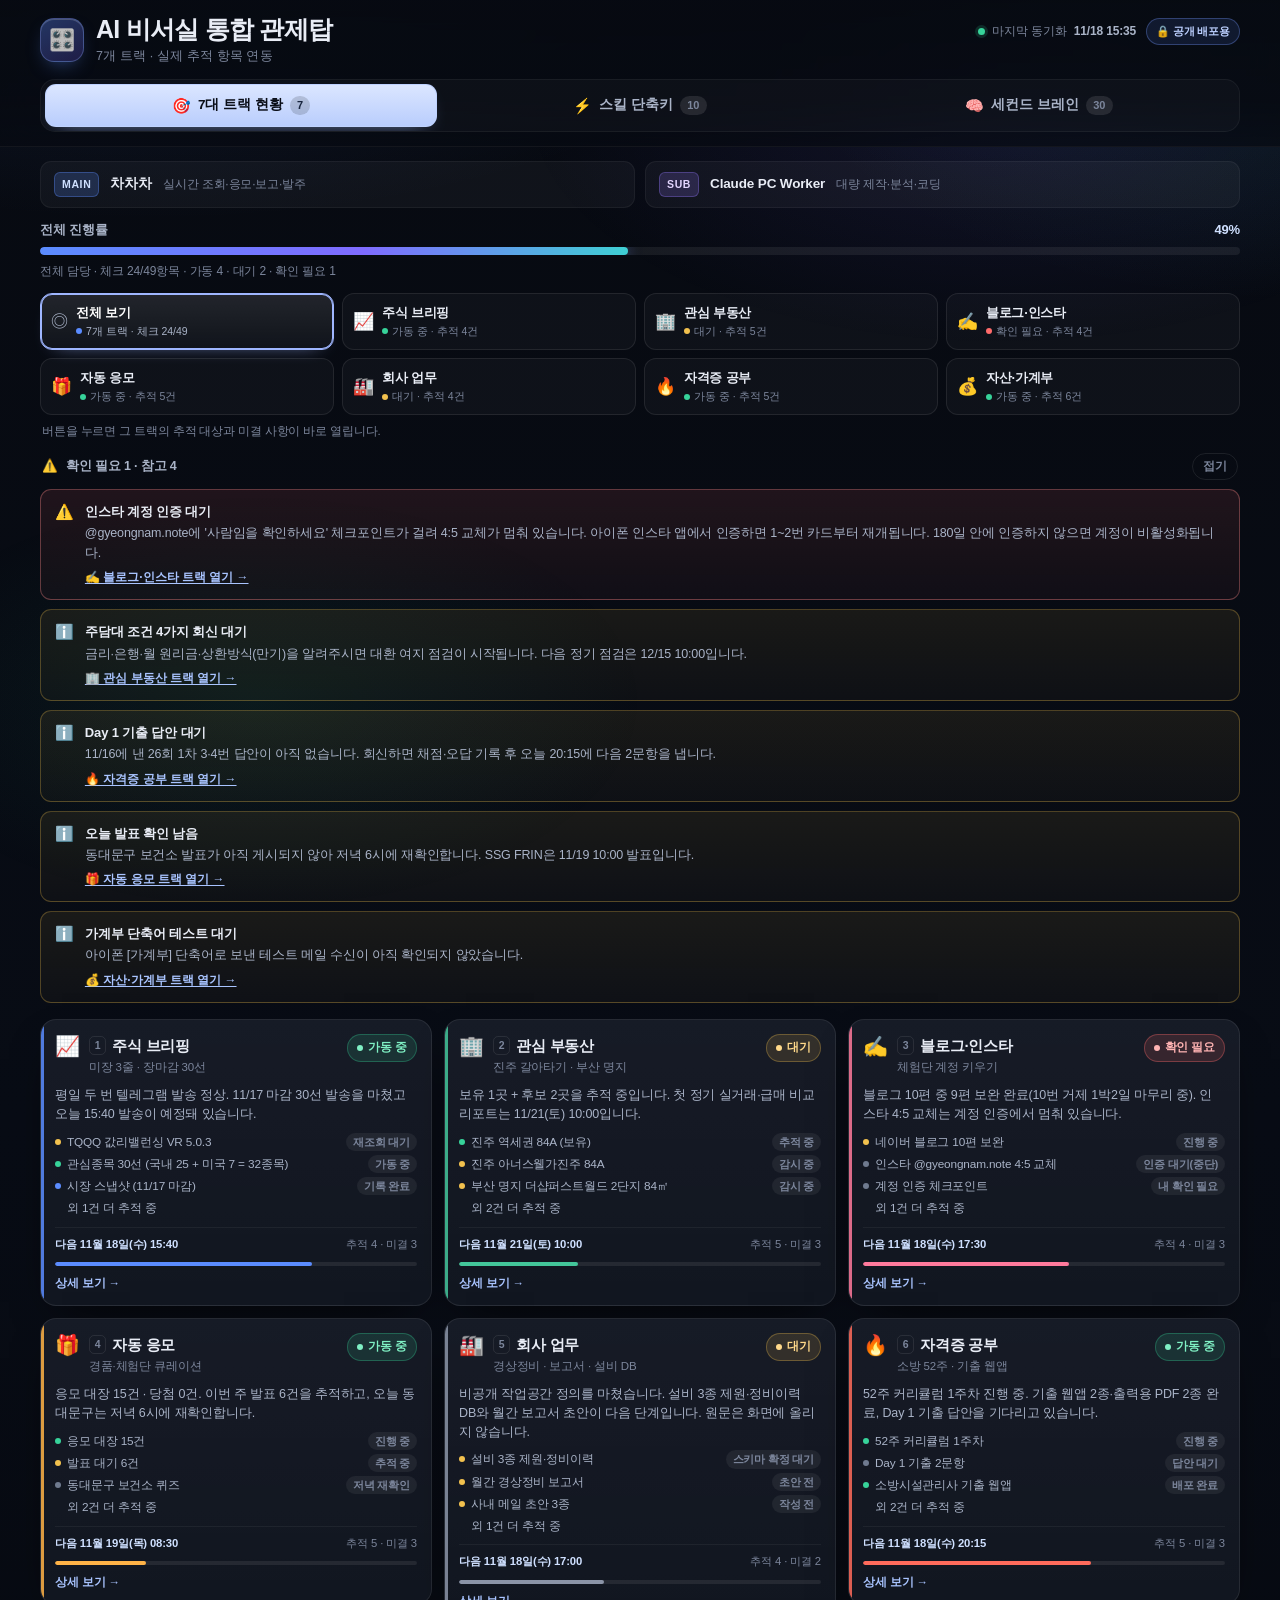
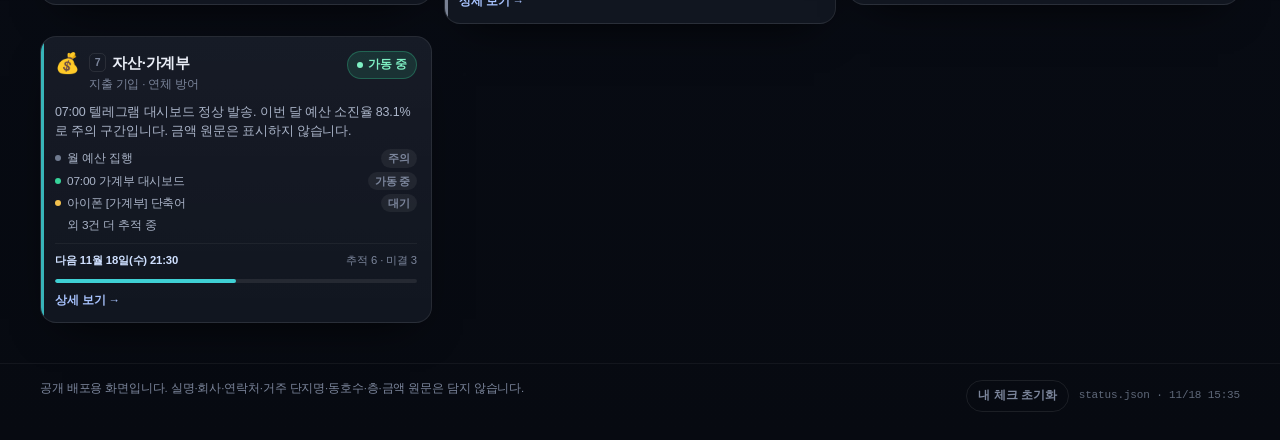
==== commit 24fefd47: "feat: 관제탑 v3 — 트랙 버튼 그리드(가로 스크롤 제거)·클릭 상세 패널·7트랙 실제 추적 항목 연동" ====
--- a/index.html
+++ b/index.html
@@ -69,15 +69,14 @@
       <p class="progress-meta" id="overall-meta">상태를 불러오는 중입니다…</p>
     </div>
 
-    <nav class="filters" aria-label="필터">
-      <div class="chip-row" id="track-filters" role="tablist" aria-label="트랙 선택"></div>
-      <div class="chip-row chip-row-role" id="role-filters" role="group" aria-label="담당 선택"></div>
-    </nav>
+    <nav class="track-picker" id="track-filters" role="tablist" aria-label="트랙 선택"></nav>
+    <p class="picker-hint" id="picker-hint">버튼을 누르면 그 트랙의 추적 대상과 미결 사항이 바로 열립니다.</p>
 
     <div class="page-body">
       <section id="alerts" class="alerts" aria-label="확인 필요 항목"></section>
-      <section id="tracks" class="grid" aria-label="7대 트랙"></section>
-      <p id="empty" class="empty" hidden>표시할 트랙이 없습니다. 필터를 전체로 바꿔 보세요.</p>
+      <section id="track-overview" class="ov-grid" aria-label="7대 트랙 요약"></section>
+      <section id="track-detail" class="detail-host" aria-label="트랙 상세"></section>
+      <p id="empty" class="empty" hidden>표시할 트랙이 없습니다. 위 버튼에서 다시 골라 주세요.</p>
       <section id="fallback" class="fallback" hidden>
         <h2>상태 파일을 읽지 못했습니다</h2>
         <p><code>data/status.json</code>을 불러오지 못했습니다. 로컬에서 열었다면 <code>python3 -m http.server</code> 같은 간단한 서버로 열어 주세요.</p>
--- a/styles.css
+++ b/styles.css
@@ -1430,3 +1430,393 @@
 @media (prefers-reduced-motion: reduce) {
   .viewtab, .skill, .brain-item { transition: none !important; }
 }
+
+/* =========================================================
+   v3 — 트랙 전체 버튼 그리드 + 클릭 상세 패널
+   ========================================================= */
+.track-picker {
+  display: grid;
+  grid-template-columns: repeat(4, minmax(0, 1fr));
+  gap: 8px;
+  margin-top: 12px;
+}
+
+.tbtn {
+  display: grid;
+  grid-template-columns: auto minmax(0, 1fr);
+  align-items: center;
+  gap: 8px;
+  padding: 9px 10px;
+  border-radius: 12px;
+  border: 1px solid var(--line);
+  background: rgba(255, 255, 255, 0.03);
+  color: var(--text-dim);
+  font: inherit;
+  text-align: left;
+  cursor: pointer;
+  transition: background 0.15s ease, border-color 0.15s ease, transform 0.1s ease;
+  --accent: #5b8cff;
+}
+
+.tbtn:hover { background: rgba(255, 255, 255, 0.065); }
+.tbtn:active { transform: scale(0.985); }
+.tbtn:focus-visible { outline: 2px solid rgba(160, 190, 255, 0.8); outline-offset: 2px; }
+
+.tbtn-ico { font-size: 17px; line-height: 1; }
+
+.tbtn-text { display: grid; gap: 1px; min-width: 0; }
+
+.tbtn-name {
+  font-size: 12.8px;
+  font-weight: 750;
+  color: var(--text);
+  letter-spacing: -0.02em;
+  white-space: nowrap;
+  overflow: hidden;
+  text-overflow: ellipsis;
+}
+
+.tbtn-meta {
+  display: flex;
+  align-items: center;
+  gap: 4px;
+  font-size: 10.5px;
+  color: var(--text-mute);
+  white-space: nowrap;
+  overflow: hidden;
+  text-overflow: ellipsis;
+}
+
+.tbtn.is-active {
+  background: linear-gradient(180deg, rgba(255, 255, 255, 0.11), rgba(255, 255, 255, 0.04));
+  border-color: var(--accent);
+  box-shadow: 0 8px 20px -16px var(--accent), inset 0 0 0 1px var(--accent);
+}
+
+.tbtn.is-active .tbtn-name { color: #fff; }
+.tbtn.is-active .tbtn-meta { color: var(--text-dim); }
+
+.picker-hint {
+  margin: 8px 2px 0;
+  font-size: 11.5px;
+  color: var(--text-mute);
+}
+
+.dot {
+  display: inline-block;
+  width: 6px;
+  height: 6px;
+  border-radius: 50%;
+  background: #6f7a8f;
+  flex: 0 0 auto;
+}
+.dot.ok { background: var(--ok); }
+.dot.wait { background: var(--wait); }
+.dot.block { background: var(--block); }
+.dot.pause { background: var(--pause); }
+.dot.info { background: #5b8cff; }
+
+/* ---------- 전체 요약 카드 ---------- */
+.ov-grid {
+  display: grid;
+  grid-template-columns: repeat(auto-fit, minmax(min(320px, 100%), 1fr));
+  gap: 12px;
+  align-items: start;
+}
+
+.ov-card {
+  position: relative;
+  display: grid;
+  gap: 9px;
+  padding: 14px 14px 12px;
+  border-radius: 16px;
+  border: 1px solid var(--line);
+  background:
+    linear-gradient(180deg, rgba(255, 255, 255, 0.045), rgba(255, 255, 255, 0.018)),
+    var(--bg-soft);
+  box-shadow: var(--shadow);
+  cursor: pointer;
+  overflow: hidden;
+  transition: border-color 0.18s ease, transform 0.18s ease;
+  --accent: #5b8cff;
+}
+
+.ov-card::before {
+  content: "";
+  position: absolute;
+  inset: 0 auto 0 0;
+  width: 3px;
+  background: var(--accent);
+  opacity: 0.85;
+}
+
+.ov-card:hover { border-color: rgba(255, 255, 255, 0.2); transform: translateY(-1px); }
+.ov-card:focus-visible { outline: 2px solid rgba(160, 190, 255, 0.8); outline-offset: 2px; }
+
+.ov-head { display: flex; align-items: flex-start; gap: 9px; }
+.ov-ico { font-size: 20px; line-height: 1.2; }
+.ov-titles { min-width: 0; flex: 1 1 auto; }
+.ov-name { margin: 0; font-size: 15px; font-weight: 800; letter-spacing: -0.02em; display: flex; align-items: center; gap: 6px; }
+.ov-tag { margin: 2px 0 0; font-size: 11.5px; color: var(--text-mute); }
+
+.ov-summary { margin: 0; font-size: 12.5px; color: var(--text-dim); line-height: 1.5; }
+
+.ov-list { list-style: none; margin: 0; padding: 0; display: grid; gap: 4px; }
+.ov-list li {
+  display: flex;
+  align-items: center;
+  gap: 6px;
+  font-size: 11.8px;
+  color: var(--text-dim);
+  min-width: 0;
+}
+.ov-list-name { flex: 1 1 auto; min-width: 0; white-space: nowrap; overflow: hidden; text-overflow: ellipsis; }
+.ov-list-state {
+  flex: 0 0 auto;
+  font-size: 10.5px;
+  font-weight: 700;
+  color: var(--text-mute);
+  background: rgba(255, 255, 255, 0.06);
+  border-radius: 999px;
+  padding: 1px 7px;
+}
+.ov-more { font-size: 10.8px; color: var(--text-mute); padding-left: 12px; }
+
+.ov-foot {
+  display: flex;
+  align-items: baseline;
+  justify-content: space-between;
+  gap: 8px;
+  font-size: 11.3px;
+  color: var(--text-mute);
+  border-top: 1px solid var(--line-soft);
+  padding-top: 8px;
+}
+.ov-next { color: #cfe0ff; font-weight: 650; }
+.ov-counts { white-space: nowrap; }
+
+.ov-bar { height: 4px; border-radius: 999px; background: rgba(255, 255, 255, 0.08); overflow: hidden; }
+.ov-bar span { display: block; height: 100%; background: var(--accent); border-radius: 999px; }
+
+.ov-cta { font-size: 11.5px; font-weight: 700; color: #a9c4ff; }
+
+/* ---------- 상세 패널 ---------- */
+.detail-host { display: block; }
+
+.detail {
+  border-radius: var(--radius);
+  border: 1px solid var(--line);
+  background:
+    linear-gradient(180deg, rgba(255, 255, 255, 0.05), rgba(255, 255, 255, 0.02)),
+    var(--bg-soft);
+  box-shadow: var(--shadow);
+  overflow: hidden;
+  --accent: #5b8cff;
+}
+
+.detail-head {
+  display: grid;
+  gap: 9px;
+  padding: 14px 15px 13px;
+  border-bottom: 1px solid var(--line-soft);
+  background: linear-gradient(180deg, rgba(255, 255, 255, 0.04), transparent);
+}
+
+.back-btn {
+  justify-self: start;
+  appearance: none;
+  border: 1px solid var(--line);
+  background: rgba(255, 255, 255, 0.04);
+  color: var(--text-dim);
+  font: inherit;
+  font-size: 11.5px;
+  font-weight: 650;
+  border-radius: 999px;
+  padding: 5px 11px;
+  cursor: pointer;
+}
+.back-btn:hover { color: var(--text); border-color: rgba(255, 255, 255, 0.22); }
+
+.detail-title { display: flex; align-items: center; gap: 10px; }
+.detail-ico { font-size: 26px; line-height: 1; }
+.detail-titles { flex: 1 1 auto; min-width: 0; }
+.detail-name { margin: 0; font-size: 21px; font-weight: 800; letter-spacing: -0.03em; display: flex; align-items: center; gap: 7px; }
+.detail-tag { margin: 2px 0 0; font-size: 12px; color: var(--text-mute); }
+.detail-summary { margin: 0; font-size: 13px; color: var(--text-dim); }
+
+.dstats {
+  display: grid;
+  grid-template-columns: repeat(4, minmax(0, 1fr));
+  gap: 6px;
+}
+.dstat {
+  display: grid;
+  gap: 1px;
+  padding: 7px 9px;
+  border-radius: 10px;
+  border: 1px solid var(--line-soft);
+  background: rgba(255, 255, 255, 0.03);
+  min-width: 0;
+}
+.dstat span { font-size: 10px; color: var(--text-mute); }
+.dstat strong {
+  font-size: 12px;
+  font-weight: 750;
+  color: var(--text);
+  white-space: nowrap;
+  overflow: hidden;
+  text-overflow: ellipsis;
+  font-variant-numeric: tabular-nums;
+}
+
+.detail-bar { height: 6px; border-radius: 999px; background: rgba(255, 255, 255, 0.08); overflow: hidden; }
+.detail-bar span { display: block; height: 100%; background: linear-gradient(90deg, var(--accent), rgba(255, 255, 255, 0.55)); border-radius: 999px; }
+
+.detail-meter { display: grid; gap: 4px; font-size: 11.5px; color: var(--text-mute); }
+.detail-meter strong { color: var(--text-dim); font-variant-numeric: tabular-nums; }
+.detail-meter .bar { height: 6px; }
+
+.detail-cols {
+  display: grid;
+  grid-template-columns: minmax(0, 1.6fr) minmax(0, 1fr);
+  gap: 12px;
+  padding: 13px 15px 15px;
+  align-items: start;
+}
+
+.detail-main, .detail-side { display: grid; gap: 11px; min-width: 0; }
+
+.dsec { display: grid; gap: 7px; min-width: 0; }
+
+.dsec-title {
+  display: flex;
+  align-items: center;
+  gap: 6px;
+  margin: 0;
+  font-size: 12.5px;
+  font-weight: 750;
+  color: var(--text);
+  letter-spacing: -0.01em;
+}
+
+.dsec-count {
+  font-size: 10.5px;
+  font-weight: 700;
+  color: var(--text-mute);
+  background: rgba(255, 255, 255, 0.07);
+  border-radius: 999px;
+  padding: 1px 7px;
+}
+
+.dsec-empty { margin: 0; font-size: 12px; color: var(--text-mute); }
+
+.titems { list-style: none; margin: 0; padding: 0; display: grid; gap: 7px; }
+
+.titem {
+  position: relative;
+  display: grid;
+  gap: 4px;
+  padding: 10px 11px 9px 12px;
+  border-radius: 12px;
+  border: 1px solid var(--line-soft);
+  background: rgba(255, 255, 255, 0.028);
+  --tone: #5b8cff;
+}
+.titem::before {
+  content: "";
+  position: absolute;
+  left: 0;
+  top: 9px;
+  bottom: 9px;
+  width: 3px;
+  border-radius: 999px;
+  background: var(--tone);
+}
+.titem.tone-ok { --tone: var(--ok); }
+.titem.tone-wait { --tone: var(--wait); }
+.titem.tone-warn { --tone: var(--block); }
+.titem.tone-info { --tone: #5b8cff; }
+
+.titem-top { display: flex; align-items: center; gap: 7px; flex-wrap: wrap; }
+.titem-kind {
+  font-size: 10px;
+  font-weight: 750;
+  color: #cfd8e8;
+  background: rgba(255, 255, 255, 0.08);
+  border: 1px solid var(--line-soft);
+  border-radius: 6px;
+  padding: 1px 6px;
+  flex: 0 0 auto;
+}
+.titem-title { margin: 0; font-size: 13px; font-weight: 750; color: var(--text); flex: 1 1 auto; min-width: 0; }
+.titem-state {
+  margin-left: auto;
+  font-size: 10.5px;
+  font-weight: 750;
+  color: var(--tone);
+  white-space: nowrap;
+}
+
+.titem-detail { margin: 0; font-size: 11.8px; color: var(--text-dim); }
+.titem-crit { margin: 0; font-size: 11.8px; color: var(--text-dim); }
+.titem-crit span, .titem-next span {
+  display: inline-block;
+  font-size: 9.5px;
+  font-weight: 750;
+  color: var(--text-mute);
+  border: 1px solid var(--line-soft);
+  border-radius: 5px;
+  padding: 0 5px;
+  margin-right: 5px;
+  vertical-align: 1px;
+}
+.titem-next { margin: 0; font-size: 11.5px; color: #cfe0ff; font-weight: 600; }
+
+.qlist { list-style: none; margin: 0; padding: 0; display: grid; gap: 6px; }
+.qitem {
+  display: grid;
+  grid-template-columns: auto minmax(0, 1fr) auto;
+  align-items: center;
+  gap: 8px;
+  padding: 8px 10px;
+  border-radius: 10px;
+  border: 1px dashed rgba(255, 255, 255, 0.12);
+  background: rgba(255, 255, 255, 0.022);
+  font-size: 12px;
+}
+.q-who {
+  font-size: 10px;
+  font-weight: 750;
+  color: #0a0e18;
+  background: #cfd8e8;
+  border-radius: 999px;
+  padding: 1px 7px;
+  white-space: nowrap;
+}
+.q-text { color: var(--text-dim); min-width: 0; }
+.q-due { font-size: 10.5px; color: var(--text-mute); white-space: nowrap; }
+
+@media (max-width: 1024px) {
+  .track-picker { grid-template-columns: repeat(4, minmax(0, 1fr)); }
+}
+
+@media (max-width: 860px) {
+  .detail-cols { grid-template-columns: minmax(0, 1fr); }
+  .track-picker { grid-template-columns: repeat(3, minmax(0, 1fr)); }
+}
+
+@media (max-width: 620px) {
+  .track-picker { grid-template-columns: repeat(2, minmax(0, 1fr)); gap: 7px; }
+  .tbtn { padding: 8px 9px; gap: 7px; border-radius: 11px; }
+  .tbtn-name { font-size: 12.2px; }
+  .tbtn-meta { font-size: 10px; }
+  .dstats { grid-template-columns: repeat(2, minmax(0, 1fr)); }
+  .detail-name { font-size: 18px; }
+  .detail-head { padding: 12px 12px 11px; }
+  .detail-cols { padding: 11px 12px 13px; }
+  .ov-grid { grid-template-columns: minmax(0, 1fr); }
+}
+
+@media print {
+  .track-picker, .picker-hint, .ov-cta, .back-btn { display: none; }
+}
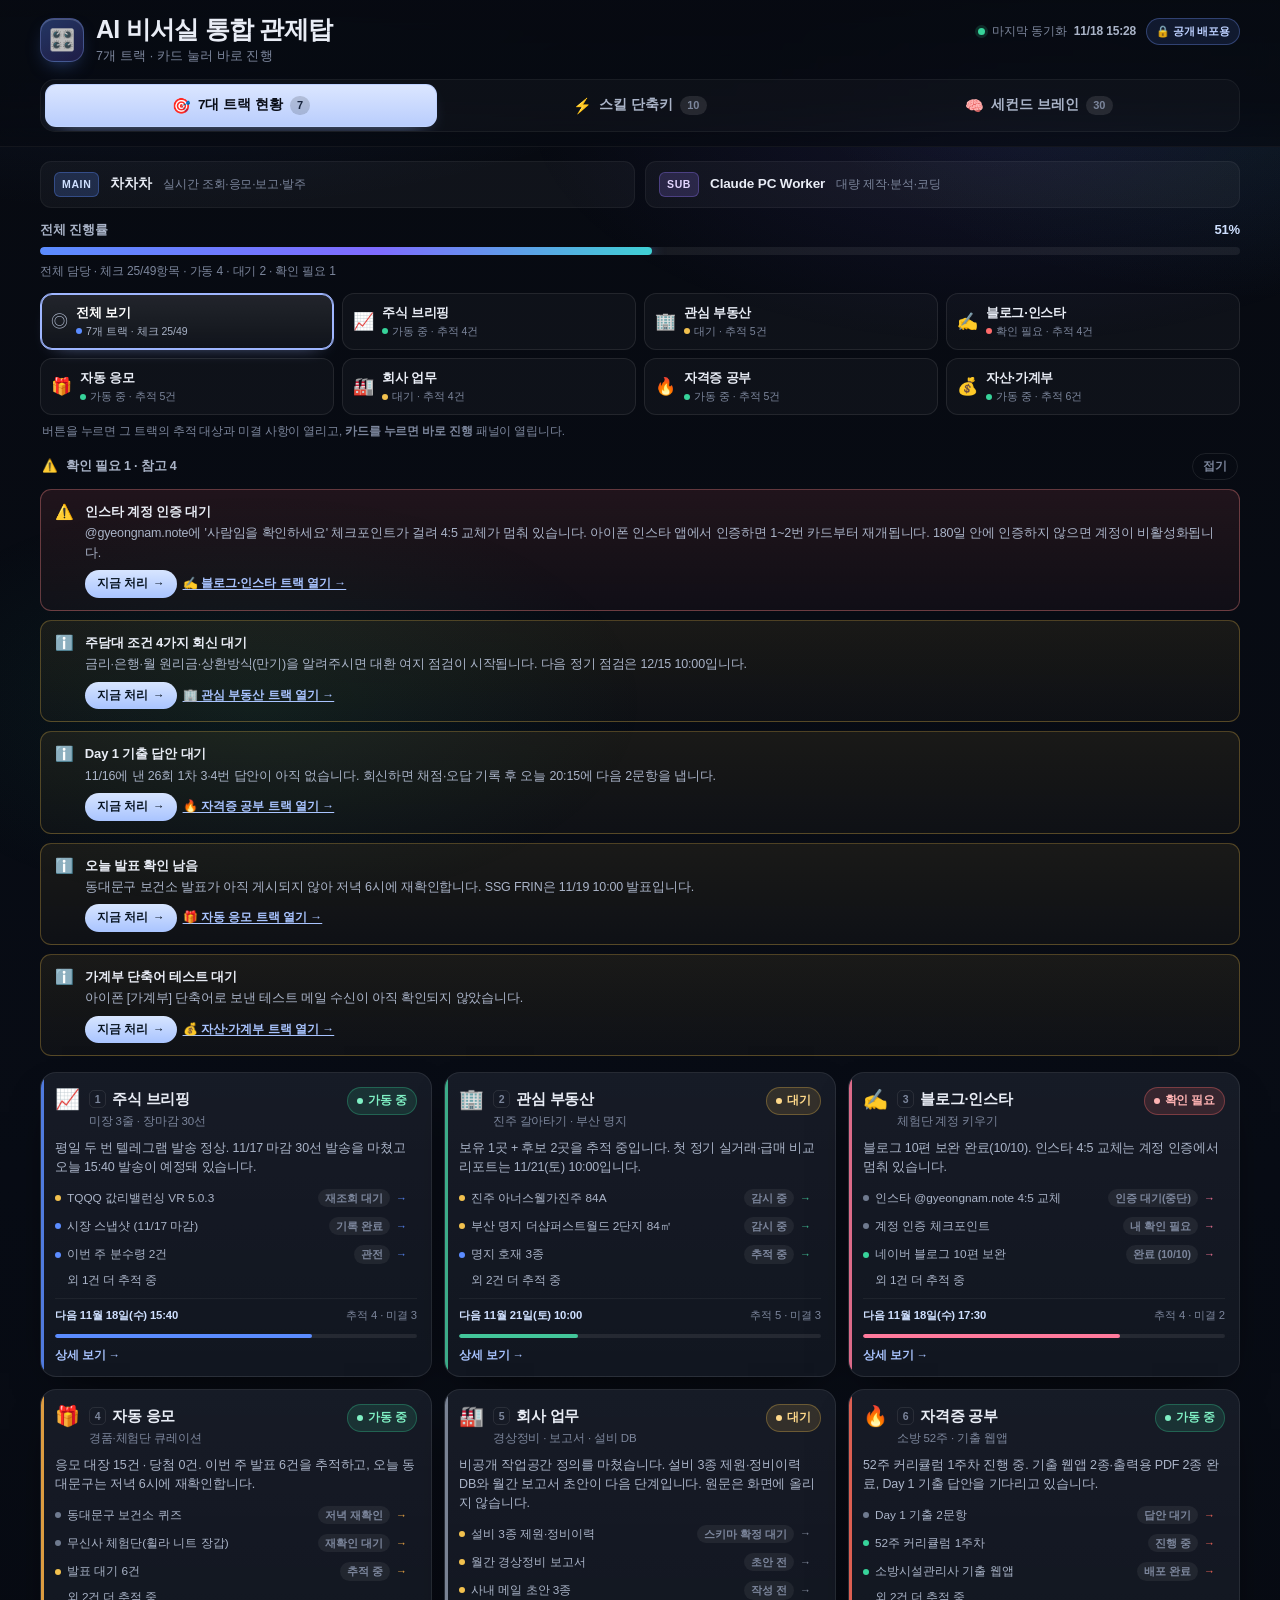
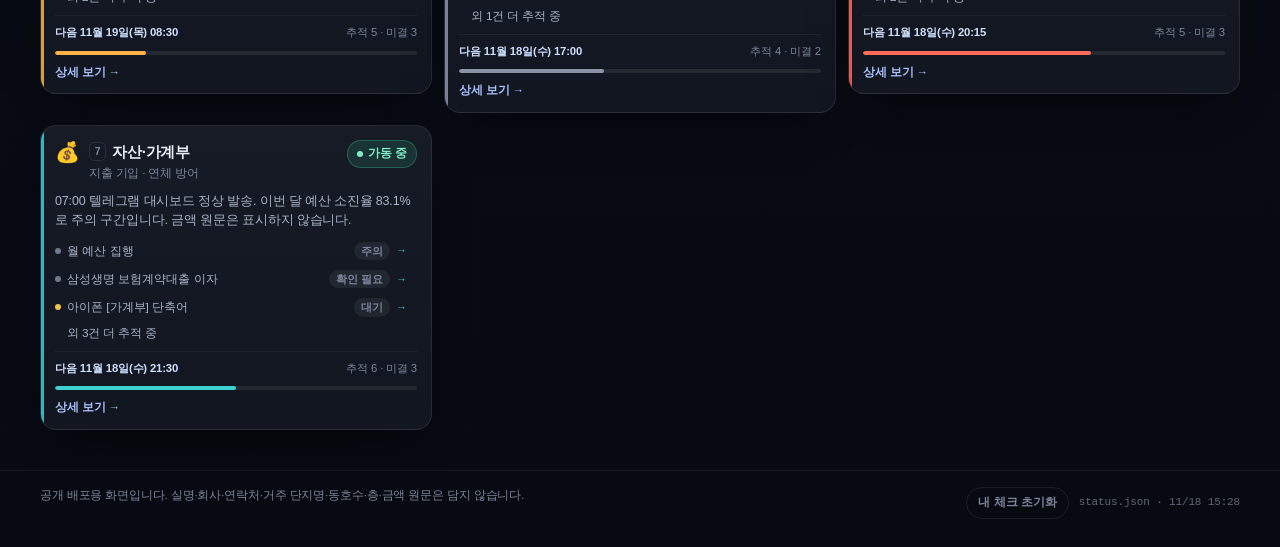
==== commit b84f10ae: "feat: 관제탑 v4 — 대기 항목·미결 사항 클릭 액션 카드(문구 복사·답변 입력·완료 표시) + 블로그 10/10 반영" ====
--- a/index.html
+++ b/index.html
@@ -70,7 +70,7 @@
     </div>
 
     <nav class="track-picker" id="track-filters" role="tablist" aria-label="트랙 선택"></nav>
-    <p class="picker-hint" id="picker-hint">버튼을 누르면 그 트랙의 추적 대상과 미결 사항이 바로 열립니다.</p>
+    <p class="picker-hint" id="picker-hint">버튼을 누르면 그 트랙의 추적 대상과 미결 사항이 열리고, <strong>카드를 누르면 바로 진행</strong> 패널이 열립니다.</p>
 
     <div class="page-body">
       <section id="alerts" class="alerts" aria-label="확인 필요 항목"></section>
--- a/styles.css
+++ b/styles.css
@@ -1820,3 +1820,255 @@
 @media print {
   .track-picker, .picker-hint, .ov-cta, .back-btn { display: none; }
 }
+
+/* =========================================================
+   v4 — 대기 항목 클릭 액션 카드
+   추적 항목(.titem)·미결 사항(.qitem)을 누르면 아래에
+   실행 문구 복사 / 답변 입력 / 링크 열기 / 완료 표시 패널이 열립니다.
+   ========================================================= */
+
+.dsec-hint {
+  margin: 0;
+  font-size: 11px;
+  line-height: 1.45;
+  color: var(--text-mute);
+}
+
+/* ---- 추적 항목 카드 ---- */
+.titem { padding: 0; overflow: hidden; }
+
+.titem-tap {
+  display: grid;
+  gap: 4px;
+  width: 100%;
+  padding: 10px 11px 9px 12px;
+  border: 0;
+  border-radius: 12px;
+  background: none;
+  color: inherit;
+  font: inherit;
+  text-align: left;
+  cursor: pointer;
+  transition: background 0.15s ease;
+  -webkit-tap-highlight-color: transparent;
+}
+.titem-tap:hover { background: rgba(255, 255, 255, 0.04); }
+.titem-tap:active { background: rgba(255, 255, 255, 0.075); }
+.titem-tap:focus-visible { outline: 2px solid rgba(160, 190, 255, 0.75); outline-offset: -2px; }
+
+.titem.open {
+  border-color: color-mix(in srgb, var(--tone) 45%, var(--line));
+  background: rgba(255, 255, 255, 0.05);
+  box-shadow: 0 10px 26px -18px rgba(0, 0, 0, 0.95);
+}
+.titem.is-done { opacity: 0.6; }
+.titem.is-done .titem-title { text-decoration: line-through; text-decoration-thickness: 1px; }
+
+/* 액션 힌트 (누르면 진행 →) */
+.titem-cta,
+.q-cta {
+  display: flex;
+  align-items: center;
+  gap: 6px;
+  margin-top: 3px;
+  font-size: 11px;
+  font-weight: 750;
+  color: #a9c4ff;
+  letter-spacing: -0.01em;
+}
+.cta-lead {
+  font-size: 10px;
+  font-weight: 800;
+  color: var(--tone, #5b8cff);
+  background: color-mix(in srgb, var(--tone, #5b8cff) 16%, transparent);
+  border-radius: 999px;
+  padding: 1px 7px;
+  white-space: nowrap;
+}
+.cta-label { color: #dbe6ff; }
+.cta-arrow { margin-left: auto; opacity: 0.85; }
+
+/* ---- 미결 확인 사항 카드 ---- */
+.qitem {
+  display: block;
+  padding: 0;
+  overflow: hidden;
+  transition: border-color 0.15s ease, background 0.15s ease;
+}
+.qitem:hover { border-color: rgba(255, 255, 255, 0.2); }
+
+.qitem-tap {
+  display: grid;
+  grid-template-columns: auto minmax(0, 1fr);
+  align-items: center;
+  gap: 3px 8px;
+  width: 100%;
+  padding: 8px 10px;
+  border: 0;
+  background: none;
+  color: inherit;
+  font: inherit;
+  text-align: left;
+  cursor: pointer;
+  -webkit-tap-highlight-color: transparent;
+}
+.qitem-tap:hover { background: rgba(255, 255, 255, 0.04); }
+.qitem-tap:focus-visible { outline: 2px solid rgba(160, 190, 255, 0.75); outline-offset: -2px; }
+.qitem-tap .q-who { grid-column: 1; grid-row: 1; justify-self: start; }
+.qitem-tap .q-due { grid-column: 2; grid-row: 1; justify-self: end; }
+.qitem-tap .q-text { grid-column: 1 / -1; grid-row: 2; }
+.qitem-tap .q-cta { grid-column: 1 / -1; grid-row: 3; justify-self: stretch; margin-top: 2px; }
+
+.qitem.open { border-style: solid; border-color: rgba(160, 190, 255, 0.42); background: rgba(255, 255, 255, 0.05); }
+.qitem.is-done { opacity: 0.6; }
+.qitem.is-done .q-text { text-decoration: line-through; text-decoration-thickness: 1px; }
+
+/* ---- 액션 패널(아코디언) ---- */
+.action-panel {
+  display: grid;
+  gap: 8px;
+  margin: 0 10px 10px;
+  padding: 10px;
+  border-radius: 11px;
+  border: 1px solid color-mix(in srgb, var(--tone, #5b8cff) 30%, var(--line));
+  background: rgba(0, 0, 0, 0.34);
+  animation: apIn 0.16s ease-out;
+}
+.action-panel[hidden] { display: none; }
+
+@keyframes apIn {
+  from { opacity: 0; transform: translateY(-4px); }
+  to { opacity: 1; transform: none; }
+}
+
+.ap-head { display: flex; align-items: center; gap: 8px; flex-wrap: wrap; }
+.ap-title {
+  font-size: 10px;
+  font-weight: 800;
+  letter-spacing: 0.08em;
+  color: #a9c4ff;
+}
+.ap-step { font-size: 10.5px; color: var(--text-mute); }
+
+.ap-prompt {
+  margin: 0;
+  padding: 8px 9px;
+  font-size: 11.8px;
+  line-height: 1.5;
+  color: #dbe6ff;
+  background: rgba(255, 255, 255, 0.045);
+  border: 1px dashed var(--line);
+  border-radius: 9px;
+  word-break: keep-all;
+  overflow-wrap: anywhere;
+}
+
+.ap-field { display: grid; gap: 4px; }
+.ap-field-k { font-size: 10px; font-weight: 750; color: var(--text-mute); }
+
+.ap-input {
+  width: 100%;
+  font: inherit;
+  font-size: 12.5px;
+  color: var(--text);
+  background: rgba(255, 255, 255, 0.055);
+  border: 1px solid var(--line);
+  border-radius: 9px;
+  padding: 8px 10px;
+  appearance: none;
+}
+.ap-input::placeholder { color: #6f7889; }
+.ap-input:focus {
+  outline: none;
+  border-color: rgba(160, 190, 255, 0.7);
+  background: rgba(255, 255, 255, 0.08);
+  box-shadow: 0 0 0 3px rgba(91, 140, 255, 0.16);
+}
+
+.ap-actions { display: flex; flex-wrap: wrap; gap: 6px; }
+
+.ap-btn {
+  display: inline-flex;
+  align-items: center;
+  gap: 5px;
+  font: inherit;
+  font-size: 11.8px;
+  font-weight: 750;
+  color: var(--text);
+  text-decoration: none;
+  padding: 7px 11px;
+  border-radius: 9px;
+  border: 1px solid var(--line);
+  background: rgba(255, 255, 255, 0.05);
+  cursor: pointer;
+  transition: background 0.15s ease, border-color 0.15s ease, transform 0.1s ease;
+}
+.ap-btn:hover { background: rgba(255, 255, 255, 0.1); }
+.ap-btn:active { transform: scale(0.97); }
+.ap-btn:focus-visible { outline: 2px solid rgba(160, 190, 255, 0.8); outline-offset: 1px; }
+
+.ap-btn.primary {
+  border-color: color-mix(in srgb, var(--tone, #5b8cff) 58%, var(--line));
+  background: color-mix(in srgb, var(--tone, #5b8cff) 22%, rgba(255, 255, 255, 0.03));
+  color: #eff4ff;
+}
+.ap-btn.primary:hover { background: color-mix(in srgb, var(--tone, #5b8cff) 32%, rgba(255, 255, 255, 0.04)); }
+.ap-btn.ghost { color: var(--text-dim); }
+.ap-btn.done { margin-left: auto; color: var(--text-mute); }
+.ap-btn.done.on { color: var(--ok); border-color: rgba(55, 211, 154, 0.45); background: rgba(55, 211, 154, 0.12); }
+
+/* ---- 트랙 요약 카드 안의 항목 버튼 ---- */
+.ov-item {
+  display: flex;
+  align-items: center;
+  gap: 6px;
+  width: 100%;
+  padding: 3px 5px;
+  margin: 0 -5px;
+  border: 0;
+  border-radius: 7px;
+  background: none;
+  color: inherit;
+  font: inherit;
+  font-size: 11.8px;
+  text-align: left;
+  cursor: pointer;
+  -webkit-tap-highlight-color: transparent;
+}
+.ov-item:hover { background: rgba(255, 255, 255, 0.07); }
+.ov-item:active { background: rgba(255, 255, 255, 0.11); }
+.ov-item:focus-visible { outline: 2px solid rgba(160, 190, 255, 0.8); outline-offset: 0; }
+.ov-item-go { flex: 0 0 auto; font-size: 11px; color: var(--accent); opacity: 0.9; }
+
+/* ---- 알림 카드의 지금 처리 버튼 ---- */
+.alert-act {
+  display: inline-flex;
+  align-items: center;
+  gap: 5px;
+  margin-top: 7px;
+  margin-right: 6px;
+  font: inherit;
+  font-size: 11.5px;
+  font-weight: 800;
+  color: #06121f;
+  background: linear-gradient(180deg, #d7e5ff, #a9c4ff);
+  border: 0;
+  border-radius: 999px;
+  padding: 5px 12px;
+  cursor: pointer;
+  transition: filter 0.15s ease, transform 0.1s ease;
+}
+.alert-act:hover { filter: brightness(1.06); }
+.alert-act:active { transform: scale(0.97); }
+.alert-act:focus-visible { outline: 2px solid rgba(160, 190, 255, 0.9); outline-offset: 2px; }
+
+@media (max-width: 620px) {
+  .ap-actions .ap-btn { flex: 1 1 auto; justify-content: center; }
+  .ap-btn.done { margin-left: 0; }
+  .action-panel { margin: 0 7px 8px; padding: 9px; }
+  .titem-cta, .q-cta { font-size: 10.8px; }
+}
+
+@media (prefers-reduced-motion: reduce) {
+  .action-panel { animation: none; }
+}
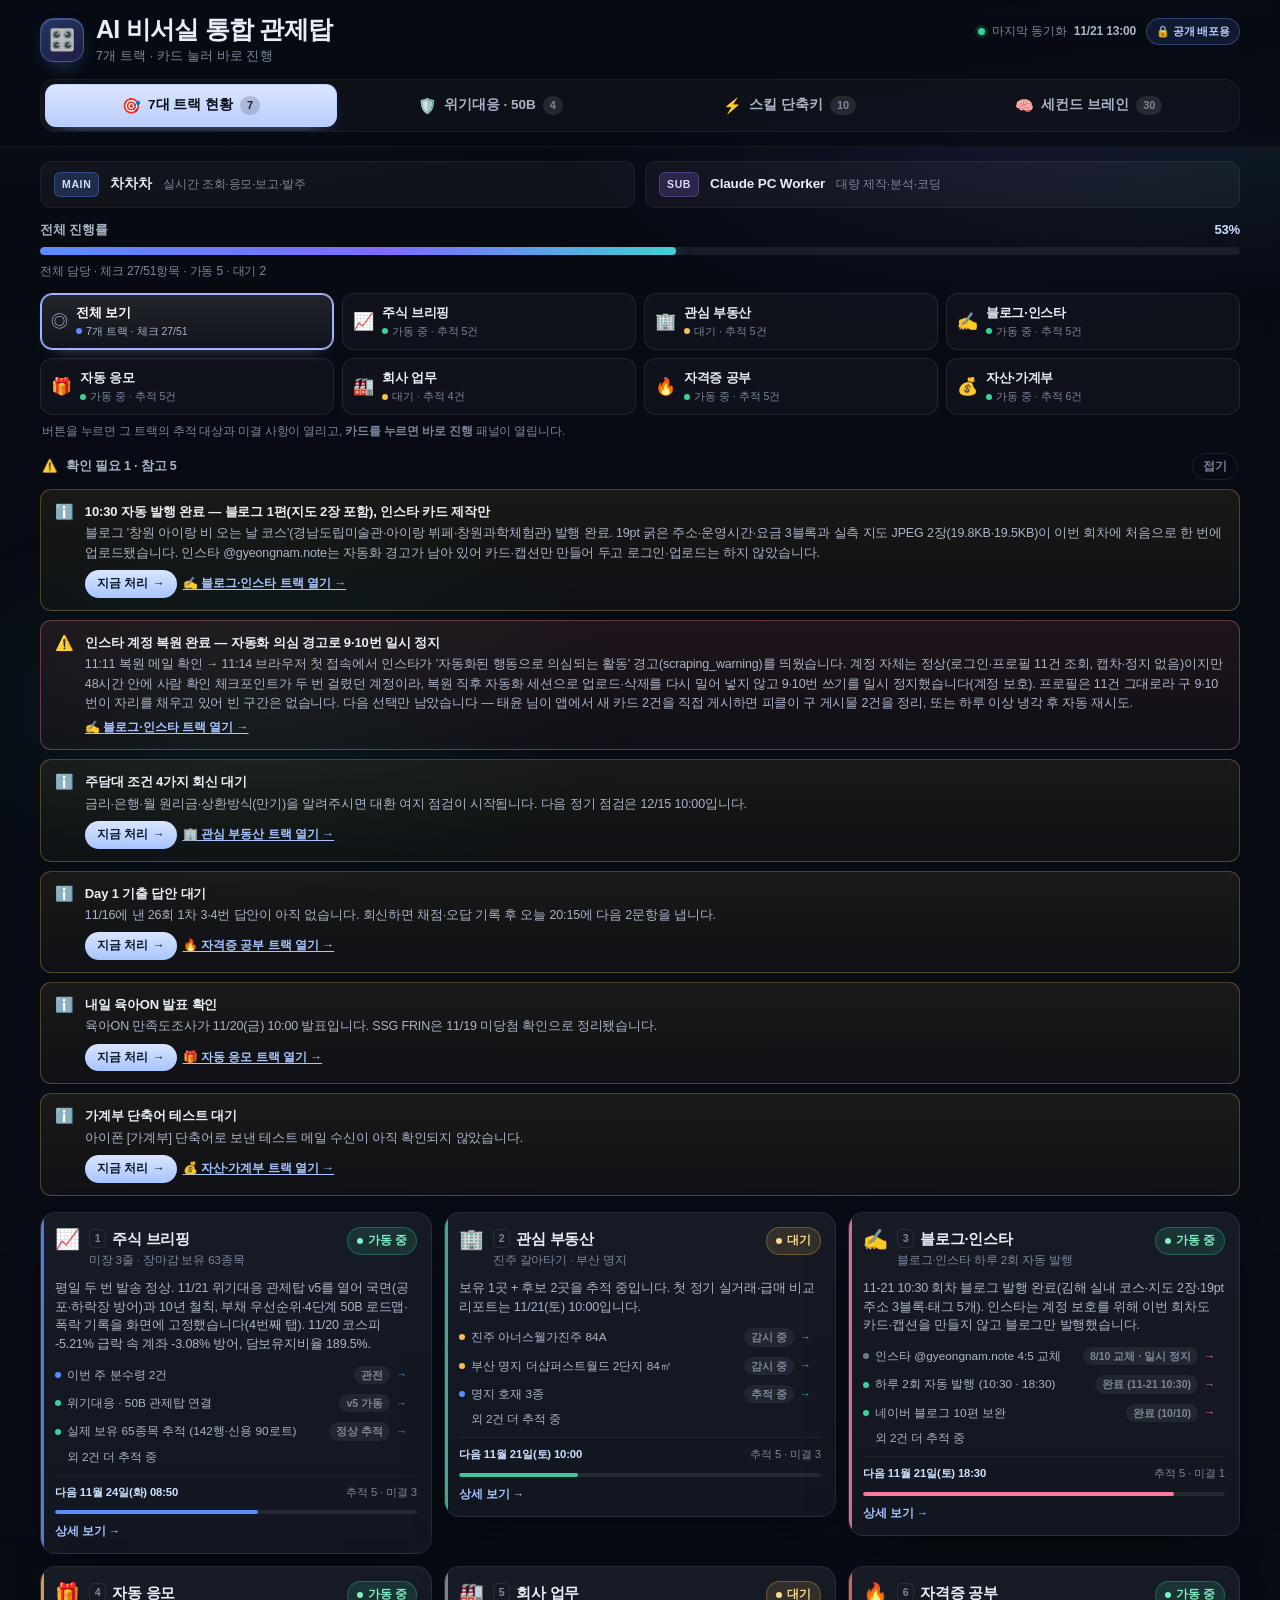
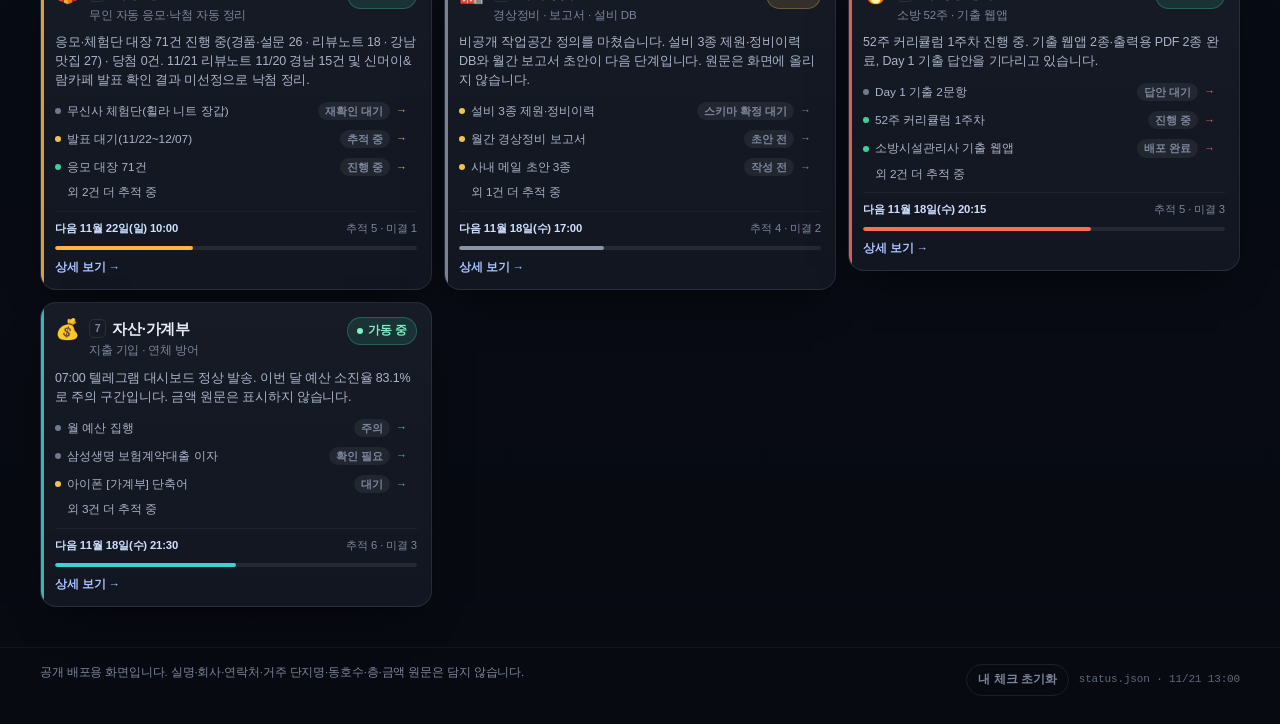
==== commit 9ed2bb81: "feat: 50B 로드맵 및 시장 공포·위기대응 관제탑 업그레이드" ====
--- a/index.html
+++ b/index.html
@@ -36,6 +36,12 @@
       <span class="viewtab-ico" aria-hidden="true">🎯</span>
       <span class="viewtab-label">7대 트랙 현황</span>
       <span class="viewtab-count" id="tab-count-tracks">—</span>
+    </button>
+    <button type="button" class="viewtab" id="tab-crisis" role="tab" data-view="crisis"
+            aria-selected="false" aria-controls="view-crisis" tabindex="-1">
+      <span class="viewtab-ico" aria-hidden="true">🛡️</span>
+      <span class="viewtab-label">위기대응 · 50B</span>
+      <span class="viewtab-count" id="tab-count-crisis">—</span>
     </button>
     <button type="button" class="viewtab" id="tab-skills" role="tab" data-view="skills"
             aria-selected="false" aria-controls="view-skills" tabindex="-1">
@@ -84,7 +90,21 @@
     </div>
   </section>
 
-  <!-- ─────────────── 2. 스킬 단축키 ─────────────── -->
+  <!-- ─────────────── 2. 위기대응 · 50B ─────────────── -->
+  <section class="view" id="view-crisis" role="tabpanel" aria-labelledby="tab-crisis" hidden>
+    <section id="crisis-hero" class="crisis-hero" aria-label="시장 국면과 핵심 철칙"></section>
+    <section id="crisis-principles" class="crisis-block" aria-label="4대 생존·역전 원칙"></section>
+    <section id="crisis-leverage" class="crisis-block" aria-label="레버리지·현금흐름 구조"></section>
+    <section id="crisis-roadmap" class="crisis-block" aria-label="50B 로드맵"></section>
+    <section id="crisis-log" class="crisis-block" aria-label="시장 폭등·폭락 기록"></section>
+    <section id="crisis-actions" class="crisis-block" aria-label="원클릭 액션"></section>
+    <section id="crisis-fallback" class="fallback" hidden>
+      <h2>위기대응 데이터를 읽지 못했습니다</h2>
+      <p><code>data/crisis.json</code>을 불러오지 못했습니다. 간단한 서버로 열어 주세요.</p>
+    </section>
+  </section>
+
+  <!-- ─────────────── 3. 스킬 단축키 ─────────────── -->
   <section class="view" id="view-skills" role="tabpanel" aria-labelledby="tab-skills" hidden>
     <div class="view-head">
       <div class="view-head-text">
@@ -108,7 +128,7 @@
     </section>
   </section>
 
-  <!-- ─────────────── 3. 세컨드 브레인 ─────────────── -->
+  <!-- ─────────────── 4. 세컨드 브레인 ─────────────── -->
   <section class="view" id="view-brain" role="tabpanel" aria-labelledby="tab-brain" hidden>
     <div class="view-head">
       <div class="view-head-text">
--- a/styles.css
+++ b/styles.css
@@ -2072,3 +2072,804 @@
 @media (prefers-reduced-motion: reduce) {
   .action-panel { animation: none; }
 }
+
+/* =========================================================
+   v5 — 🛡️ 위기대응 · 50B (crisis.json)
+   ========================================================= */
+.crisis-hero {
+  position: relative;
+  border-radius: var(--radius);
+  border: 1px solid rgba(255, 138, 128, 0.28);
+  background:
+    radial-gradient(720px 320px at 88% -10%, rgba(255, 107, 107, 0.16), transparent 68%),
+    radial-gradient(560px 300px at 4% 108%, rgba(91, 140, 255, 0.14), transparent 70%),
+    linear-gradient(180deg, rgba(255, 255, 255, 0.055), rgba(255, 255, 255, 0.022));
+  box-shadow: var(--shadow);
+  overflow: hidden;
+}
+
+.crisis-hero::before {
+  content: "";
+  position: absolute;
+  inset: 0 0 auto 0;
+  height: 3px;
+  background: linear-gradient(90deg, #ff6b6b, #ffb347 45%, #5b8cff);
+  opacity: 0.85;
+}
+
+.crisis-hero-inner { padding: 18px 18px 16px; position: relative; z-index: 1; }
+
+.crisis-hero-top {
+  display: flex;
+  flex-wrap: wrap;
+  align-items: center;
+  gap: 8px;
+  margin-bottom: 8px;
+}
+
+.regime-badge {
+  display: inline-flex;
+  align-items: center;
+  gap: 7px;
+  padding: 5px 11px;
+  border-radius: 999px;
+  font-size: 12px;
+  font-weight: 800;
+  letter-spacing: -0.01em;
+  border: 1px solid rgba(255, 107, 107, 0.42);
+  background: rgba(255, 107, 107, 0.13);
+  color: #ffc9c4;
+}
+
+.regime-badge.fear { border-color: rgba(255, 107, 107, 0.46); background: rgba(255, 107, 107, 0.14); color: #ffc9c4; }
+
+.regime-dot {
+  width: 7px;
+  height: 7px;
+  border-radius: 50%;
+  background: #ff6b6b;
+  box-shadow: 0 0 0 0 rgba(255, 107, 107, 0.55);
+  animation: regimePulse 2.2s ease-out infinite;
+}
+
+@keyframes regimePulse {
+  0% { box-shadow: 0 0 0 0 rgba(255, 107, 107, 0.5); }
+  70% { box-shadow: 0 0 0 8px rgba(255, 107, 107, 0); }
+  100% { box-shadow: 0 0 0 0 rgba(255, 107, 107, 0); }
+}
+
+.stage-badge {
+  display: inline-flex;
+  align-items: center;
+  padding: 5px 11px;
+  border-radius: 999px;
+  font-size: 12px;
+  font-weight: 700;
+  border: 1px solid rgba(91, 140, 255, 0.38);
+  background: rgba(91, 140, 255, 0.13);
+  color: #cfdcff;
+}
+
+.crisis-regime-note {
+  margin: 0 0 12px;
+  font-size: 12.5px;
+  color: var(--text-mute);
+}
+
+.crisis-doctrine {
+  position: relative;
+  margin: 0 0 14px;
+  padding: 14px 16px 12px 44px;
+  border-radius: 14px;
+  border: 1px solid var(--line);
+  border-left: 3px solid #ffb347;
+  background: rgba(255, 255, 255, 0.045);
+  font-size: 15.5px;
+  font-weight: 700;
+  line-height: 1.6;
+  color: #f4f7ff;
+  letter-spacing: -0.015em;
+}
+
+.doctrine-mark {
+  position: absolute;
+  left: 14px;
+  top: 2px;
+  font-size: 34px;
+  line-height: 1;
+  color: #ffb347;
+  opacity: 0.5;
+  font-family: Georgia, "Times New Roman", serif;
+}
+
+.doctrine-note {
+  display: block;
+  margin-top: 7px;
+  font-size: 11.5px;
+  font-weight: 500;
+  color: var(--text-mute);
+  letter-spacing: 0;
+}
+
+.crisis-stagebar {
+  display: grid;
+  grid-template-columns: auto minmax(0, 1fr) auto;
+  align-items: center;
+  gap: 10px;
+  margin-bottom: 14px;
+}
+
+.crisis-stagebar-label {
+  font-size: 12px;
+  font-weight: 700;
+  color: var(--text-dim);
+  white-space: nowrap;
+}
+
+.crisis-stagebar .bar { height: 7px; }
+
+.crisis-stagebar .bar-fill {
+  background: linear-gradient(90deg, #ffb347, #ff6b6b 60%, #9d8bff);
+  box-shadow: 0 0 12px rgba(255, 140, 110, 0.5);
+}
+
+.crisis-stagebar-pct {
+  font-size: 11.5px;
+  color: var(--text-mute);
+  white-space: nowrap;
+  font-variant-numeric: tabular-nums;
+}
+
+.crisis-kpis {
+  display: grid;
+  grid-template-columns: repeat(4, minmax(0, 1fr));
+  gap: 8px;
+}
+
+.kpi {
+  display: flex;
+  flex-direction: column;
+  gap: 1px;
+  padding: 10px 11px;
+  border-radius: 12px;
+  border: 1px solid var(--line-soft);
+  background: rgba(8, 12, 20, 0.45);
+}
+
+.kpi-label { font-size: 10.5px; font-weight: 700; color: var(--text-mute); letter-spacing: 0.02em; }
+.kpi-value { font-size: 17px; font-weight: 800; color: #eef3ff; font-variant-numeric: tabular-nums; letter-spacing: -0.02em; }
+.kpi-note { font-size: 10.5px; color: var(--text-mute); line-height: 1.35; }
+
+/* ---------- 블록 공통 ---------- */
+.crisis-block { margin-top: 26px; }
+
+.crisis-head { margin-bottom: 11px; }
+
+.crisis-head h2 {
+  margin: 0;
+  font-size: 16px;
+  font-weight: 800;
+  letter-spacing: -0.02em;
+  color: #eef2fb;
+}
+
+.crisis-head p {
+  margin: 4px 0 0;
+  font-size: 12px;
+  color: var(--text-mute);
+  line-height: 1.5;
+}
+
+/* ---------- 4대 원칙 ---------- */
+.principle-grid {
+  display: grid;
+  grid-template-columns: repeat(2, minmax(0, 1fr));
+  gap: 10px;
+}
+
+.principle {
+  padding: 14px 14px 12px;
+  border-radius: 15px;
+  border: 1px solid var(--line-soft);
+  background: linear-gradient(180deg, rgba(255, 255, 255, 0.052), rgba(255, 255, 255, 0.022));
+  transition: border-color 0.16s ease, transform 0.16s ease;
+}
+
+.principle:hover { border-color: rgba(155, 180, 255, 0.32); transform: translateY(-1px); }
+
+.principle-head {
+  display: flex;
+  align-items: center;
+  justify-content: space-between;
+  margin-bottom: 6px;
+}
+
+.principle-no { font-size: 18px; font-weight: 800; color: #8fb0ff; line-height: 1; }
+.principle-ico { font-size: 16px; line-height: 1; opacity: 0.9; }
+
+.principle-title {
+  margin: 0 0 6px;
+  font-size: 13.5px;
+  font-weight: 800;
+  letter-spacing: -0.015em;
+  color: #eef2fb;
+}
+
+.principle-text {
+  margin: 0;
+  font-size: 12px;
+  line-height: 1.62;
+  color: var(--text-dim);
+}
+
+.principle-rule {
+  margin: 9px 0 0;
+  padding-top: 8px;
+  border-top: 1px dashed var(--line-soft);
+  font-size: 11.5px;
+  font-weight: 700;
+  color: #ffcf8f;
+}
+
+/* ---------- 레버리지·현금흐름 ---------- */
+.lev-wrap {
+  display: grid;
+  grid-template-columns: minmax(0, 1.25fr) minmax(0, 1fr);
+  gap: 10px;
+}
+
+.lev-panel {
+  padding: 14px;
+  border-radius: 15px;
+  border: 1px solid var(--line-soft);
+  background: rgba(255, 255, 255, 0.036);
+}
+
+.lev-panel.flow {
+  background:
+    radial-gradient(420px 200px at 100% 0%, rgba(63, 208, 212, 0.10), transparent 70%),
+    rgba(255, 255, 255, 0.036);
+}
+
+.lev-panel-head {
+  display: flex;
+  align-items: center;
+  justify-content: space-between;
+  gap: 8px;
+  flex-wrap: wrap;
+  margin-bottom: 10px;
+}
+
+.lev-panel-head h3 {
+  margin: 0;
+  font-size: 13px;
+  font-weight: 800;
+  letter-spacing: -0.01em;
+  color: #e9eefb;
+}
+
+.lev-legend { display: inline-flex; gap: 5px; }
+
+.lev-tag {
+  display: inline-flex;
+  align-items: center;
+  padding: 1.5px 7px;
+  border-radius: 999px;
+  font-size: 10px;
+  font-weight: 800;
+  border: 1px solid transparent;
+  white-space: nowrap;
+}
+
+.lev-tag.keep { color: #9ff0cd; border-color: rgba(55, 211, 154, 0.34); background: rgba(55, 211, 154, 0.12); }
+.lev-tag.cut { color: #ffb3ae; border-color: rgba(255, 107, 107, 0.34); background: rgba(255, 107, 107, 0.12); }
+.lev-tag.watch { color: #ffd694; border-color: rgba(242, 193, 78, 0.34); background: rgba(242, 193, 78, 0.12); }
+
+.lev-rows { display: flex; flex-direction: column; gap: 11px; }
+
+.lev-row-head {
+  display: flex;
+  align-items: baseline;
+  justify-content: space-between;
+  gap: 8px;
+  margin-bottom: 4px;
+}
+
+.lev-label { font-size: 12.5px; font-weight: 700; color: #e6ecf8; }
+
+.lev-pct {
+  font-size: 12.5px;
+  font-weight: 800;
+  color: #dbe6ff;
+  font-variant-numeric: tabular-nums;
+}
+
+.lev-bar {
+  position: relative;
+  height: 7px;
+  border-radius: 999px;
+  background: rgba(255, 255, 255, 0.07);
+  overflow: hidden;
+}
+
+.lev-bar span {
+  display: block;
+  height: 100%;
+  border-radius: 999px;
+  background: linear-gradient(90deg, #6d8ff0, #8f7bff);
+  transition: width 0.5s cubic-bezier(0.22, 1, 0.36, 1);
+}
+
+.lev-row[data-tone="keep"] .lev-bar span { background: linear-gradient(90deg, #37d39a, #3fd0d4); }
+.lev-row[data-tone="cut"] .lev-bar span { background: linear-gradient(90deg, #ff7a7a, #ff9d5c); }
+.lev-row[data-tone="watch"] .lev-bar span { background: linear-gradient(90deg, #f2c14e, #ffa94d); }
+
+.lev-row-foot {
+  display: flex;
+  align-items: center;
+  justify-content: space-between;
+  gap: 8px;
+  margin-top: 5px;
+}
+
+.lev-role { font-size: 11px; color: var(--text-mute); line-height: 1.4; }
+
+.lev-note {
+  margin: 6px 0 0;
+  font-size: 10.5px;
+  color: #8d97ab;
+  line-height: 1.45;
+}
+
+.lev-sub {
+  margin: -4px 0 10px;
+  font-size: 11px;
+  color: var(--text-mute);
+  line-height: 1.45;
+}
+
+.lev-sep {
+  margin: 13px 0 10px;
+  padding-top: 10px;
+  border-top: 1px dashed var(--line-soft);
+  font-size: 10.5px;
+  font-weight: 800;
+  letter-spacing: 0.04em;
+  color: #8d97ab;
+}
+
+.burden {
+  margin-top: 14px;
+  padding: 11px 12px 10px;
+  border-radius: 12px;
+  border: 1px solid rgba(255, 107, 107, 0.26);
+  background: rgba(255, 107, 107, 0.07);
+}
+
+.burden-head {
+  display: flex;
+  align-items: baseline;
+  justify-content: space-between;
+  font-size: 11.5px;
+  font-weight: 700;
+  color: #ffd0cc;
+  margin-bottom: 6px;
+}
+
+.burden-head strong { font-size: 15px; font-variant-numeric: tabular-nums; }
+
+.burden-bar {
+  height: 7px;
+  border-radius: 999px;
+  background: rgba(255, 255, 255, 0.08);
+  overflow: hidden;
+}
+
+.burden-bar span {
+  display: block;
+  height: 100%;
+  border-radius: 999px;
+  background: linear-gradient(90deg, #ffb347, #ff6b6b);
+}
+
+.burden .crisis-note { margin-top: 7px; color: #e0b3ae; }
+
+/* ---------- 로드맵 ---------- */
+.roadmap {
+  list-style: none;
+  display: grid;
+  grid-template-columns: repeat(4, minmax(0, 1fr));
+  gap: 9px;
+  margin: 0;
+  padding: 0;
+}
+
+.stage-card {
+  display: flex;
+  flex-direction: column;
+  padding: 13px 12px 12px;
+  border-radius: 15px;
+  border: 1px solid var(--line-soft);
+  background: rgba(255, 255, 255, 0.032);
+}
+
+.stage-card.is-current {
+  border-color: rgba(91, 140, 255, 0.42);
+  background:
+    radial-gradient(300px 160px at 100% 0%, rgba(91, 140, 255, 0.16), transparent 70%),
+    rgba(255, 255, 255, 0.045);
+  box-shadow: 0 12px 30px -22px rgba(91, 140, 255, 0.9);
+}
+
+.stage-top {
+  display: flex;
+  align-items: center;
+  justify-content: space-between;
+  gap: 6px;
+  margin-bottom: 6px;
+}
+
+.stage-no {
+  font-size: 10.5px;
+  font-weight: 800;
+  letter-spacing: 0.03em;
+  color: #8fb0ff;
+}
+
+.stage-status {
+  font-size: 9.5px;
+  font-weight: 800;
+  padding: 1.5px 6px;
+  border-radius: 999px;
+  border: 1px solid var(--line-soft);
+  color: var(--text-mute);
+  white-space: nowrap;
+}
+
+.stage-status.on { color: #0a0e18; background: linear-gradient(180deg, #dbe6ff, #b9cdfd); border-color: transparent; }
+.stage-status.idle { opacity: 0.75; }
+
+.stage-name {
+  margin: 0 0 3px;
+  font-size: 12.5px;
+  font-weight: 800;
+  line-height: 1.4;
+  letter-spacing: -0.01em;
+  color: #eef2fb;
+}
+
+.stage-period { margin: 0 0 9px; font-size: 10.5px; color: var(--text-mute); font-variant-numeric: tabular-nums; }
+
+.stage-progress {
+  display: flex;
+  align-items: center;
+  gap: 7px;
+  margin-bottom: 9px;
+}
+
+.stage-progress .bar { flex: 1 1 auto; height: 5px; }
+.stage-progress span { font-size: 10.5px; font-weight: 700; color: var(--text-dim); font-variant-numeric: tabular-nums; }
+
+.stage-target {
+  margin: 0 0 9px;
+  font-size: 11px;
+  line-height: 1.5;
+  color: var(--text-dim);
+}
+
+.stage-target b {
+  display: inline-block;
+  margin-right: 4px;
+  font-size: 9.5px;
+  padding: 1px 5px;
+  border-radius: 5px;
+  background: rgba(255, 255, 255, 0.08);
+  color: #b9c6de;
+  font-weight: 800;
+}
+
+.stage-checks {
+  list-style: none;
+  margin: 0 0 9px;
+  padding: 0;
+  display: flex;
+  flex-direction: column;
+  gap: 5px;
+}
+
+.stage-checks li {
+  display: flex;
+  gap: 6px;
+  font-size: 10.8px;
+  line-height: 1.45;
+  color: var(--text-dim);
+}
+
+.stage-checks li.done { color: #9ff0cd; }
+.stage-checks li.todo { color: #9aa5ba; }
+
+.stage-check-mark {
+  flex: 0 0 auto;
+  width: 12px;
+  text-align: center;
+  font-weight: 800;
+  opacity: 0.9;
+}
+
+.stage-focus {
+  margin: auto 0 0;
+  padding-top: 8px;
+  border-top: 1px dashed var(--line-soft);
+  font-size: 10.5px;
+  line-height: 1.5;
+  color: var(--text-mute);
+}
+
+.crisis-note {
+  margin: 10px 0 0;
+  font-size: 10.8px;
+  line-height: 1.55;
+  color: var(--text-mute);
+}
+
+.crisis-note.strong {
+  padding: 11px 13px;
+  border-radius: 12px;
+  border: 1px solid rgba(255, 179, 71, 0.28);
+  background: rgba(255, 179, 71, 0.07);
+  color: #ffd9a8;
+  font-size: 11.5px;
+}
+
+/* ---------- 타임라인 ---------- */
+.timeline {
+  list-style: none;
+  margin: 0;
+  padding: 0;
+  display: flex;
+  flex-direction: column;
+  gap: 10px;
+}
+
+.tl-item {
+  display: grid;
+  grid-template-columns: 18px minmax(0, 1fr);
+  gap: 10px;
+}
+
+.tl-rail {
+  position: relative;
+  display: flex;
+  justify-content: center;
+}
+
+.tl-rail::before {
+  content: "";
+  position: absolute;
+  top: 6px;
+  bottom: -12px;
+  width: 1px;
+  background: var(--line);
+}
+
+.tl-item:last-child .tl-rail::before { display: none; }
+
+.tl-dot {
+  position: relative;
+  z-index: 1;
+  width: 11px;
+  height: 11px;
+  margin-top: 6px;
+  border-radius: 50%;
+  border: 2px solid #0a0e17;
+  background: #8f9ab0;
+}
+
+.tl-dot.fall { background: #ff6b6b; box-shadow: 0 0 0 4px rgba(255, 107, 107, 0.16); }
+.tl-dot.rise { background: #37d39a; box-shadow: 0 0 0 4px rgba(55, 211, 154, 0.16); }
+.tl-dot.fear { background: #ffb347; box-shadow: 0 0 0 4px rgba(255, 179, 71, 0.16); }
+.tl-dot.neutral { background: #8fb0ff; box-shadow: 0 0 0 4px rgba(143, 176, 255, 0.16); }
+
+.tl-card {
+  padding: 13px 14px 12px;
+  border-radius: 15px;
+  border: 1px solid var(--line-soft);
+  background: rgba(255, 255, 255, 0.036);
+}
+
+.tl-item[data-kind="fall"] .tl-card { border-color: rgba(255, 107, 107, 0.26); background: rgba(255, 107, 107, 0.055); }
+.tl-item[data-kind="rise"] .tl-card { border-color: rgba(55, 211, 154, 0.26); background: rgba(55, 211, 154, 0.05); }
+.tl-item[data-kind="fear"] .tl-card { border-color: rgba(255, 179, 71, 0.26); background: rgba(255, 179, 71, 0.045); }
+
+.tl-head {
+  display: flex;
+  align-items: center;
+  gap: 8px;
+  flex-wrap: wrap;
+  margin-bottom: 5px;
+}
+
+.tl-date { font-size: 11.5px; font-weight: 800; color: #c8d6f0; font-variant-numeric: tabular-nums; }
+
+.tl-tag {
+  font-size: 10px;
+  font-weight: 800;
+  padding: 1.5px 7px;
+  border-radius: 999px;
+  border: 1px solid var(--line);
+  color: #cfd8e8;
+  background: rgba(255, 255, 255, 0.06);
+  white-space: nowrap;
+}
+
+.tl-tag.fall { color: #ffb3ae; border-color: rgba(255, 107, 107, 0.4); background: rgba(255, 107, 107, 0.14); }
+.tl-tag.rise { color: #9ff0cd; border-color: rgba(55, 211, 154, 0.4); background: rgba(55, 211, 154, 0.13); }
+.tl-tag.fear { color: #ffd694; border-color: rgba(255, 179, 71, 0.4); background: rgba(255, 179, 71, 0.13); }
+.tl-tag.neutral { color: #c2d4ff; border-color: rgba(143, 176, 255, 0.4); background: rgba(143, 176, 255, 0.12); }
+
+.tl-title {
+  margin: 0 0 8px;
+  font-size: 13.5px;
+  font-weight: 800;
+  line-height: 1.45;
+  letter-spacing: -0.015em;
+  color: #f0f4ff;
+}
+
+.tl-facts {
+  display: grid;
+  gap: 3px;
+  margin-bottom: 9px;
+  padding: 8px 10px;
+  border-radius: 10px;
+  background: rgba(8, 12, 20, 0.4);
+}
+
+.tl-facts p { margin: 0; display: grid; grid-template-columns: 32px minmax(0, 1fr); gap: 7px; }
+
+.tl-k { font-size: 10px; font-weight: 800; color: #8d97ab; padding-top: 1px; }
+.tl-v { font-size: 11px; line-height: 1.55; color: #d5deee; font-variant-numeric: tabular-nums; }
+
+.tl-block {
+  margin: 0 0 6px;
+  font-size: 11.5px;
+  line-height: 1.6;
+  color: var(--text-dim);
+}
+
+.tl-block:last-child { margin-bottom: 0; }
+
+.tl-block b {
+  display: inline-block;
+  margin-right: 6px;
+  font-size: 10px;
+  font-weight: 800;
+  padding: 1px 6px;
+  border-radius: 5px;
+  color: #cfdcff;
+  background: rgba(91, 140, 255, 0.16);
+  vertical-align: 1px;
+}
+
+.tl-block.act b { color: #b9f5dd; background: rgba(55, 211, 154, 0.16); }
+.tl-block.memo b { color: #ffd9a8; background: rgba(255, 179, 71, 0.16); }
+
+.log-fields {
+  display: flex;
+  flex-wrap: wrap;
+  align-items: center;
+  gap: 5px;
+  margin-top: 11px;
+}
+
+.log-fields-k { font-size: 10.5px; font-weight: 800; color: #8d97ab; margin-right: 2px; }
+
+.log-field {
+  font-size: 10.5px;
+  color: var(--text-dim);
+  padding: 2px 8px;
+  border-radius: 999px;
+  border: 1px solid var(--line-soft);
+  background: rgba(255, 255, 255, 0.04);
+}
+
+/* ---------- 원클릭 액션 ---------- */
+.qa-grid {
+  display: grid;
+  grid-template-columns: repeat(2, minmax(0, 1fr));
+  gap: 9px;
+}
+
+.qa-card {
+  display: grid;
+  grid-template-columns: auto minmax(0, 1fr);
+  align-items: center;
+  gap: 10px;
+  padding: 12px 13px;
+  border-radius: 14px;
+  border: 1px solid var(--line-soft);
+  background: linear-gradient(180deg, rgba(255, 255, 255, 0.055), rgba(255, 255, 255, 0.026));
+  color: inherit;
+  font: inherit;
+  text-align: left;
+  cursor: pointer;
+  transition: border-color 0.16s ease, transform 0.16s ease, background 0.16s ease;
+}
+
+.qa-card:hover {
+  border-color: rgba(155, 180, 255, 0.36);
+  background: rgba(91, 140, 255, 0.10);
+  transform: translateY(-1px);
+}
+
+.qa-card:active { transform: scale(0.995); }
+.qa-card:focus-visible { outline: 2px solid #9dbcff; outline-offset: 2px; }
+
+.qa-ico { font-size: 18px; line-height: 1; }
+
+.qa-body { display: flex; flex-direction: column; gap: 2px; min-width: 0; }
+
+.qa-label { font-size: 12.5px; font-weight: 800; color: #eef2fb; letter-spacing: -0.01em; }
+.qa-note { font-size: 10.5px; color: var(--text-mute); line-height: 1.45; }
+
+.qa-go {
+  grid-column: 2;
+  justify-self: start;
+  margin-top: 5px;
+  font-size: 10px;
+  font-weight: 800;
+  color: #a9c4ff;
+}
+
+.crisis-footnote {
+  margin: 11px 0 0;
+  font-size: 10.5px;
+  color: #8d97ab;
+  line-height: 1.5;
+}
+
+/* ---------- 반응형 ---------- */
+@media (max-width: 980px) {
+  .roadmap { grid-template-columns: repeat(2, minmax(0, 1fr)); }
+  .lev-wrap { grid-template-columns: minmax(0, 1fr); }
+}
+
+@media (max-width: 720px) {
+  .crisis-hero-inner { padding: 15px 13px 13px; }
+  .crisis-kpis { grid-template-columns: repeat(2, minmax(0, 1fr)); }
+  .kpi-value { font-size: 15px; }
+  .crisis-doctrine { padding: 13px 13px 11px 38px; font-size: 14px; }
+  .doctrine-mark { left: 12px; }
+  .crisis-stagebar { grid-template-columns: minmax(0, 1fr) auto; row-gap: 6px; }
+  .crisis-stagebar-label { grid-column: 1 / -1; }
+  .principle-grid { grid-template-columns: minmax(0, 1fr); }
+  .roadmap { grid-template-columns: minmax(0, 1fr); }
+  .qa-grid { grid-template-columns: minmax(0, 1fr); }
+  .stage-focus { margin-top: 2px; }
+  .crisis-block { margin-top: 22px; }
+  .tl-card { padding: 12px 12px 11px; }
+  .tl-facts p { grid-template-columns: 28px minmax(0, 1fr); }
+}
+
+@media (prefers-reduced-motion: reduce) {
+  .regime-dot { animation: none; }
+  .lev-bar span, .principle, .qa-card { transition: none !important; }
+}
+
+@media print {
+  .crisis-hero, .principle, .lev-panel, .stage-card, .tl-card, .qa-card { break-inside: avoid; }
+}
+
+/* ---------- v5 탭 4개 대응 (모바일에서 한 줄에 다 보이게) ---------- */
+@media (max-width: 720px) {
+  .viewtab {
+    flex-direction: column;
+    gap: 2px;
+    padding: 7px 3px;
+    font-size: 11px;
+    border-radius: 10px;
+  }
+  .viewtab-ico { font-size: 15px; }
+  .viewtab-count { display: none; }
+  .viewtab-label { font-size: 10.5px; letter-spacing: -0.03em; }
+}
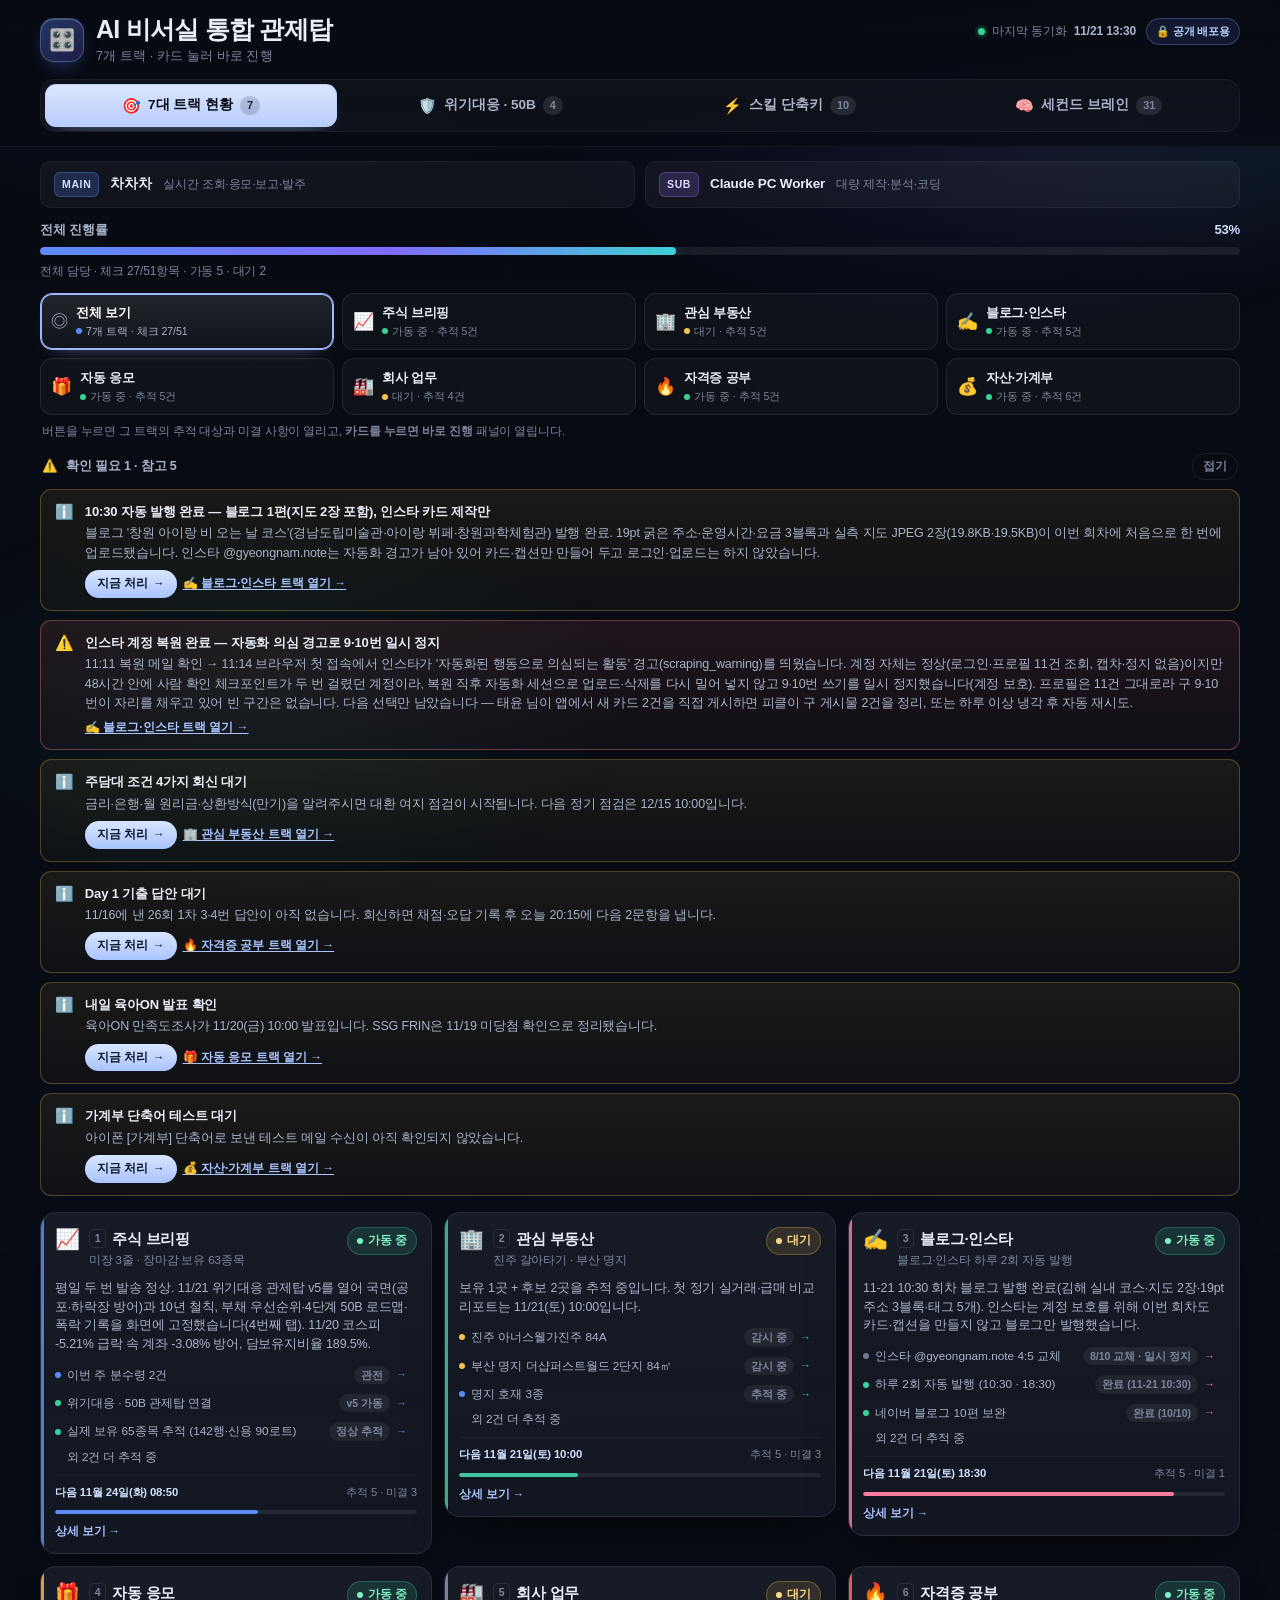
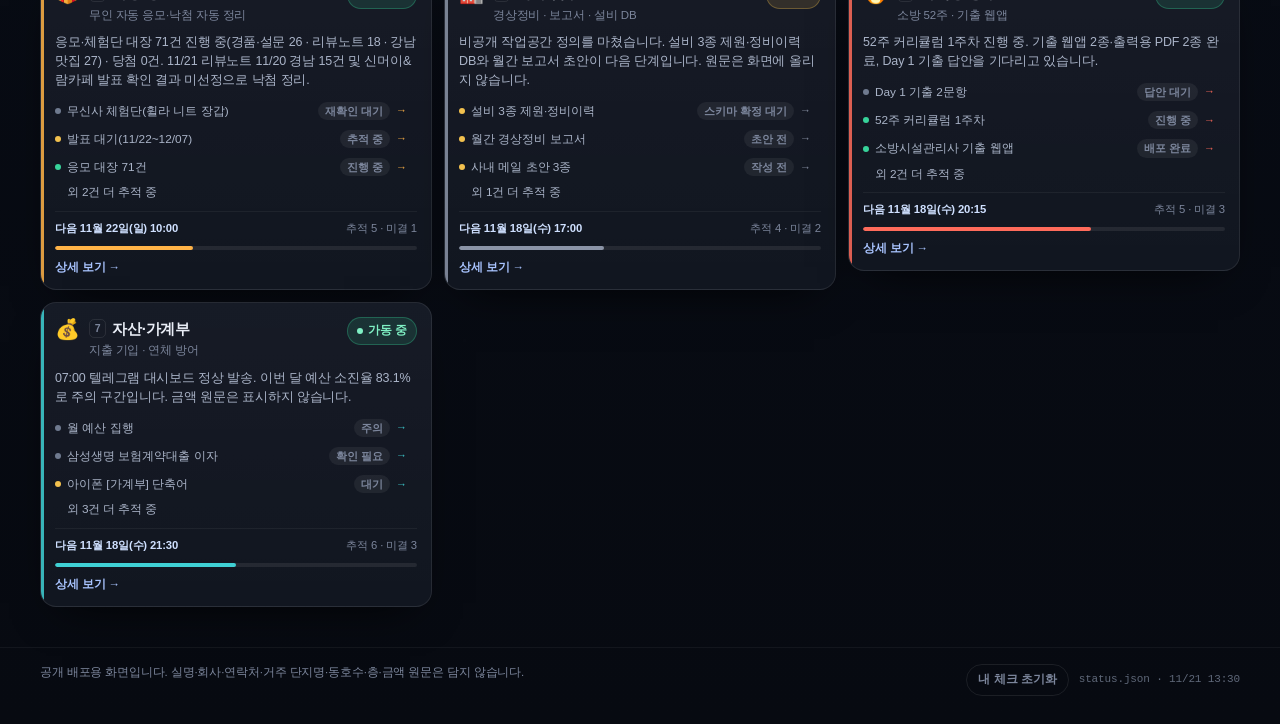
==== commit bbc3ec61: "chore: 6개 부채 축 별도 확정 · 위기대응 탭 3초 요약형 단순화" ====
--- a/index.html
+++ b/index.html
@@ -7,7 +7,7 @@
 <meta name="description" content="메인 비서와 서브 워커가 7개 트랙을 어떻게 나눠 진행하는지, 반복 업무 스킬과 지식 문서까지 한 화면에서 보는 통합 관제 대시보드입니다.">
 <title>AI 비서실 통합 관제탑</title>
 <link rel="icon" href="data:image/svg+xml,%3Csvg xmlns='http://www.w3.org/2000/svg' viewBox='0 0 64 64'%3E%3Crect width='64' height='64' rx='16' fill='%230b1220'/%3E%3Ccircle cx='32' cy='32' r='14' fill='none' stroke='%235b8cff' stroke-width='6'/%3E%3Ccircle cx='32' cy='32' r='4' fill='%233fd0d4'/%3E%3C/svg%3E">
-<link rel="stylesheet" href="styles.css">
+<link rel="stylesheet" href="styles.css?v=7">
 </head>
 <body>
 <div class="aurora" aria-hidden="true"></div>
@@ -92,12 +92,12 @@
 
   <!-- ─────────────── 2. 위기대응 · 50B ─────────────── -->
   <section class="view" id="view-crisis" role="tabpanel" aria-labelledby="tab-crisis" hidden>
-    <section id="crisis-hero" class="crisis-hero" aria-label="시장 국면과 핵심 철칙"></section>
-    <section id="crisis-principles" class="crisis-block" aria-label="4대 생존·역전 원칙"></section>
-    <section id="crisis-leverage" class="crisis-block" aria-label="레버리지·현금흐름 구조"></section>
-    <section id="crisis-roadmap" class="crisis-block" aria-label="50B 로드맵"></section>
-    <section id="crisis-log" class="crisis-block" aria-label="시장 폭등·폭락 기록"></section>
-    <section id="crisis-actions" class="crisis-block" aria-label="원클릭 액션"></section>
+    <section id="crisis-hero" class="crisis-hero" aria-label="지금 시장 상태와 오늘 내가 할 일"></section>
+    <section id="crisis-principles" class="crisis-block" aria-label="10년 철칙 4가지"></section>
+    <section id="crisis-leverage" class="crisis-block" aria-label="내 빚과 남는 돈"></section>
+    <section id="crisis-roadmap" class="crisis-block" aria-label="50B까지 4단계"></section>
+    <section id="crisis-log" class="crisis-block" aria-label="폭락 일기"></section>
+    <section id="crisis-actions" class="crisis-block" aria-label="바로 시킬 일"></section>
     <section id="crisis-fallback" class="fallback" hidden>
       <h2>위기대응 데이터를 읽지 못했습니다</h2>
       <p><code>data/crisis.json</code>을 불러오지 못했습니다. 간단한 서버로 열어 주세요.</p>
@@ -170,6 +170,6 @@
 
 <div id="toast" class="toast" role="status" aria-live="polite"></div>
 
-<script src="app.js"></script>
+<script src="app.js?v=7"></script>
 </body>
 </html>
--- a/styles.css
+++ b/styles.css
@@ -2873,3 +2873,163 @@
   .viewtab-count { display: none; }
   .viewtab-label { font-size: 10.5px; letter-spacing: -0.03em; }
 }
+
+/* =========================================================
+   v6 — 🛡️ 위기대응 3초 요약형 (어려운 말 없이)
+   ========================================================= */
+.regime-badge.big {
+  font-size: 15px;
+  padding: 9px 15px;
+  gap: 9px;
+  letter-spacing: -0.02em;
+}
+.regime-badge.big .regime-dot { width: 9px; height: 9px; }
+
+.cell-grid {
+  display: grid;
+  grid-template-columns: repeat(3, minmax(0, 1fr));
+  gap: 10px;
+  margin: 6px 0 14px;
+}
+
+.bigcell {
+  display: flex;
+  flex-direction: column;
+  gap: 3px;
+  padding: 13px 13px 12px;
+  border-radius: 14px;
+  border: 1px solid var(--line-soft);
+  background: rgba(255, 255, 255, 0.04);
+}
+
+.bigcell-icon { font-size: 17px; line-height: 1.1; }
+.bigcell-label { font-size: 11.5px; font-weight: 700; color: var(--text-mute); }
+.bigcell-value { font-size: 18px; font-weight: 800; color: #f2f6ff; letter-spacing: -0.035em; line-height: 1.28; }
+.bigcell-note { font-size: 11.5px; color: var(--text-dim); line-height: 1.4; }
+
+.bigcell[data-tone="cut"] { border-color: rgba(255, 107, 107, 0.34); background: rgba(255, 107, 107, 0.09); }
+.bigcell[data-tone="cut"] .bigcell-value { color: #ffd2cd; }
+.bigcell[data-tone="keep"] { border-color: rgba(55, 211, 154, 0.3); background: rgba(55, 211, 154, 0.08); }
+.bigcell[data-tone="keep"] .bigcell-value { color: #c4f7e2; }
+.bigcell[data-tone="watch"] { border-color: rgba(242, 193, 78, 0.3); background: rgba(242, 193, 78, 0.08); }
+.bigcell[data-tone="watch"] .bigcell-value { color: #ffe3ad; }
+
+.kpi-strip { display: flex; flex-wrap: wrap; gap: 7px; }
+
+.kpi-chip {
+  display: inline-flex;
+  align-items: baseline;
+  gap: 5px;
+  padding: 6px 10px;
+  border-radius: 999px;
+  border: 1px solid var(--line-soft);
+  background: rgba(255, 255, 255, 0.03);
+  font-size: 11px;
+  color: var(--text-mute);
+}
+.kpi-chip-v { font-size: 12px; font-weight: 800; color: #e6ecf8; font-variant-numeric: tabular-nums; }
+.kpi-chip-n { font-size: 10.5px; }
+
+.crisis-duo {
+  display: grid;
+  grid-template-columns: minmax(0, 1fr) minmax(0, 1fr);
+  gap: 10px;
+}
+
+.crisis-card {
+  padding: 15px;
+  border-radius: 15px;
+  border: 1px solid var(--line-soft);
+  background: rgba(255, 255, 255, 0.036);
+}
+
+.crisis-card-title { margin: 0 0 10px; font-size: 13.5px; font-weight: 800; color: #e9eefb; letter-spacing: -0.015em; }
+.crisis-card-sub { margin: -4px 0 10px; font-size: 11.5px; color: var(--text-mute); line-height: 1.45; }
+
+.bigsplit {
+  display: flex;
+  height: 26px;
+  border-radius: 9px;
+  overflow: hidden;
+  border: 1px solid var(--line-soft);
+  background: rgba(255, 255, 255, 0.04);
+}
+.bigsplit-seg.cut { background: linear-gradient(90deg, #ff7a7a, #ff9d5c); }
+.bigsplit-seg.keep { background: linear-gradient(90deg, #37d39a, #3fd0d4); }
+
+.bigsplit-legend {
+  display: grid;
+  grid-template-columns: repeat(2, minmax(0, 1fr));
+  gap: 8px;
+  margin: 9px 0 4px;
+}
+
+.bigsplit-item { padding: 10px; border-radius: 12px; border: 1px solid var(--line-soft); }
+.bigsplit-item[data-tone="cut"] { border-color: rgba(255, 107, 107, 0.3); background: rgba(255, 107, 107, 0.06); }
+.bigsplit-item[data-tone="keep"] { border-color: rgba(55, 211, 154, 0.26); background: rgba(55, 211, 154, 0.06); }
+
+.bigsplit-item-head { display: flex; align-items: baseline; gap: 6px; flex-wrap: wrap; margin-bottom: 4px; }
+.bigsplit-pct { font-size: 20px; font-weight: 800; letter-spacing: -0.035em; font-variant-numeric: tabular-nums; }
+.bigsplit-item[data-tone="cut"] .bigsplit-pct { color: #ffb3ae; }
+.bigsplit-item[data-tone="keep"] .bigsplit-pct { color: #9ff0cd; }
+.bigsplit-label { font-size: 12px; font-weight: 700; color: #e6ecf8; }
+.bigsplit-caption { display: block; font-size: 11px; color: var(--text-dim); line-height: 1.45; }
+.bigsplit-note { display: block; margin-top: 3px; font-size: 10.5px; color: var(--text-mute); line-height: 1.4; }
+
+.mini-detail { margin-top: 10px; border-top: 1px dashed var(--line-soft); padding-top: 8px; }
+.mini-detail > summary { cursor: pointer; font-size: 11.5px; font-weight: 700; color: #9fb4dd; }
+.mini-detail > summary:hover { color: #c3d3f7; }
+
+.minirows { display: flex; flex-direction: column; margin-top: 7px; }
+.minirow {
+  display: grid;
+  grid-template-columns: minmax(0, 1fr) auto;
+  gap: 2px 8px;
+  align-items: baseline;
+  padding: 6px 0;
+  border-bottom: 1px solid var(--line-soft);
+}
+.minirow:last-child { border-bottom: 0; }
+.minirow-label { font-size: 12px; font-weight: 700; color: #e6ecf8; }
+.minirow-pct { font-size: 12px; font-weight: 800; font-variant-numeric: tabular-nums; }
+.minirow[data-tone="cut"] .minirow-pct { color: #ffb3ae; }
+.minirow[data-tone="keep"] .minirow-pct { color: #9ff0cd; }
+.minirow-role { grid-column: 1 / -1; font-size: 10.5px; color: var(--text-mute); }
+
+.flow-steps { display: flex; flex-direction: column; gap: 6px; }
+
+.flow-step {
+  display: flex;
+  gap: 9px;
+  align-items: flex-start;
+  padding: 9px 10px;
+  border-radius: 12px;
+  border: 1px solid var(--line-soft);
+  background: rgba(255, 255, 255, 0.03);
+}
+.flow-op { flex: 0 0 18px; text-align: center; font-size: 13px; font-weight: 800; color: var(--text-mute); line-height: 1.5; }
+.flow-body { display: flex; flex-direction: column; gap: 1px; }
+.flow-label { font-size: 12.5px; font-weight: 800; color: #e9eefb; }
+.flow-sub { font-size: 11px; color: var(--text-mute); line-height: 1.4; }
+
+.flow-step[data-tone="cut"] { border-color: rgba(255, 107, 107, 0.3); background: rgba(255, 107, 107, 0.06); }
+.flow-step[data-tone="cut"] .flow-op,
+.flow-step[data-tone="cut"] .flow-label { color: #ffb3ae; }
+.flow-step[data-tone="keep"] .flow-label { color: #c4f7e2; }
+.flow-step[data-tone="watch"] .flow-label { color: #ffe3ad; }
+
+.income-line { display: flex; flex-wrap: wrap; gap: 5px; margin-top: 9px; align-items: center; }
+.income-k { font-size: 10.5px; font-weight: 700; color: var(--text-mute); margin-right: 2px; }
+.income-chip { padding: 3px 8px; border-radius: 999px; border: 1px solid var(--line-soft); font-size: 10.5px; color: var(--text-dim); }
+
+.stage-line { margin: 0 0 9px; font-size: 12.5px; color: #d5dcf0; line-height: 1.5; }
+
+@media (max-width: 720px) {
+  .cell-grid { grid-template-columns: minmax(0, 1fr); gap: 8px; }
+  .bigcell { padding: 11px 12px; }
+  .bigcell-value { font-size: 16.5px; }
+  .crisis-duo { grid-template-columns: minmax(0, 1fr); }
+  .bigsplit-legend { grid-template-columns: minmax(0, 1fr); }
+  .regime-badge.big { font-size: 13px; padding: 8px 12px; }
+  .bigsplit-pct { font-size: 18px; }
+}
